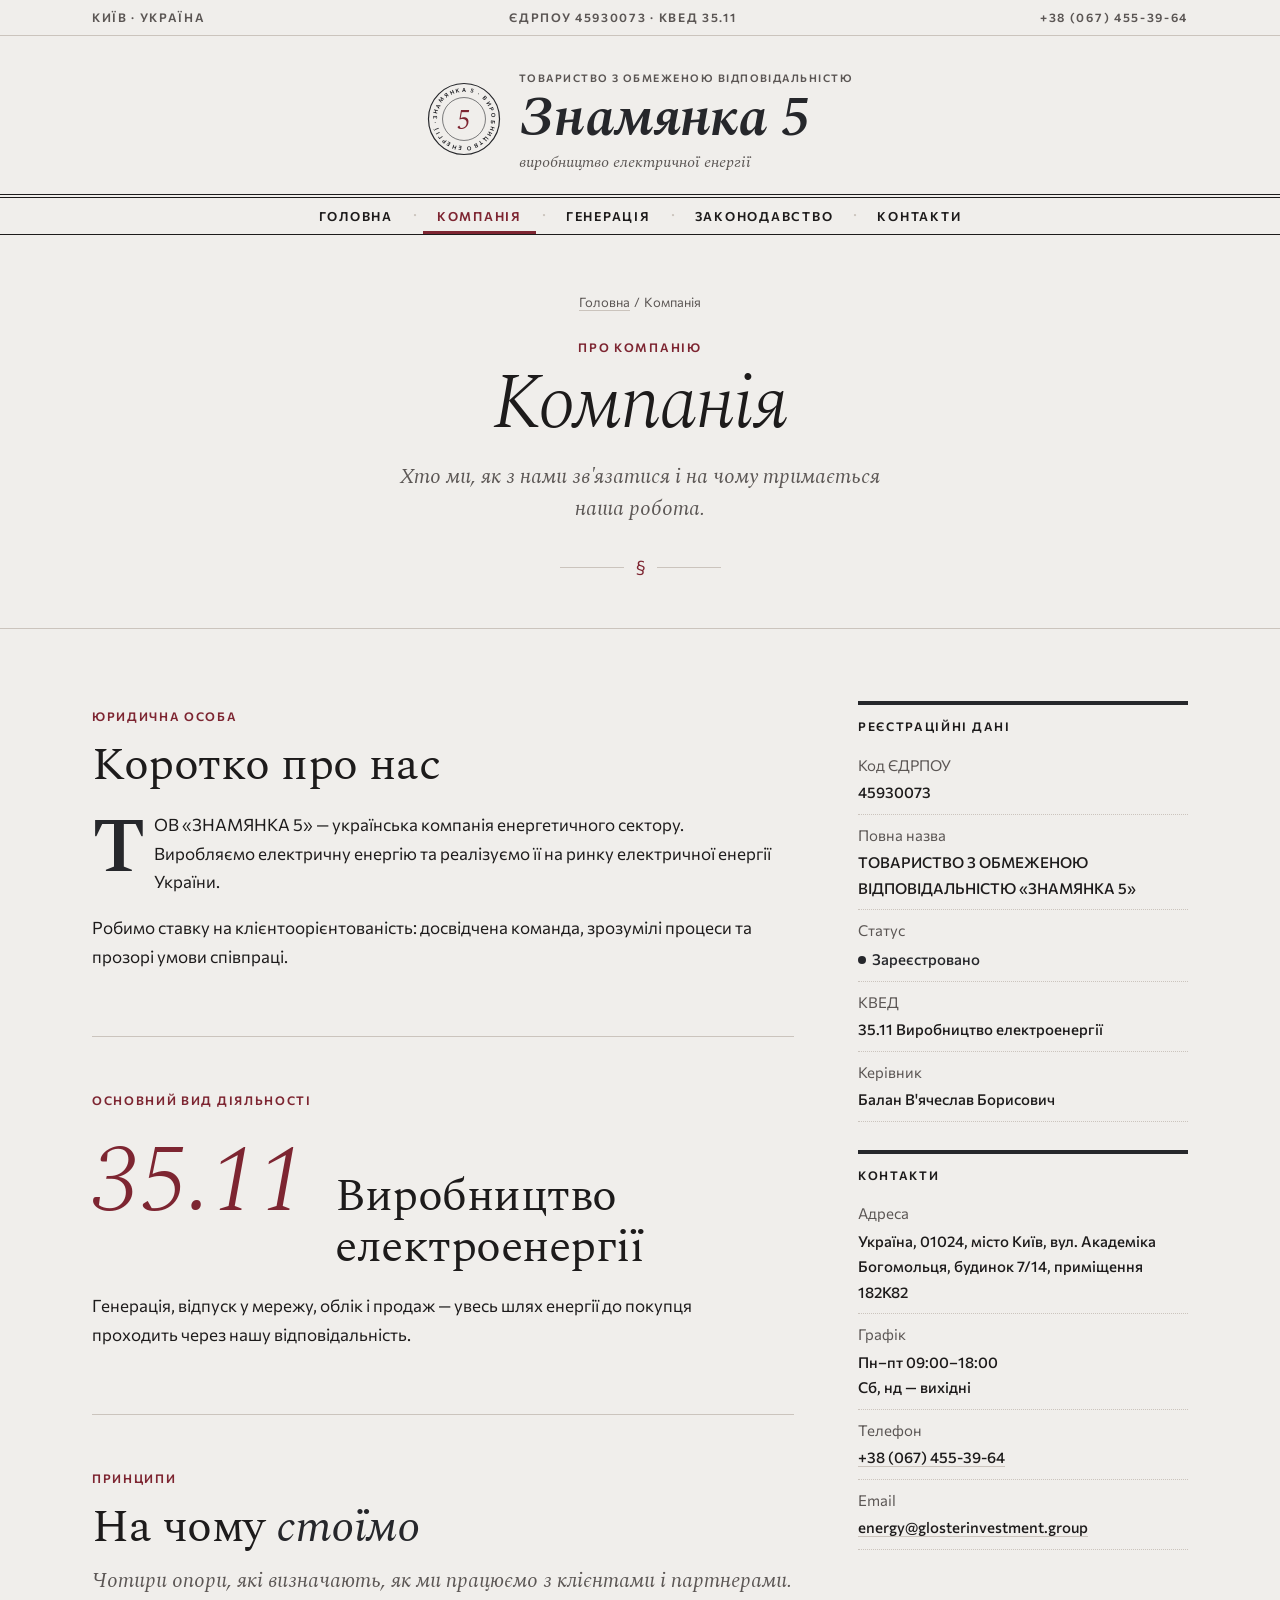
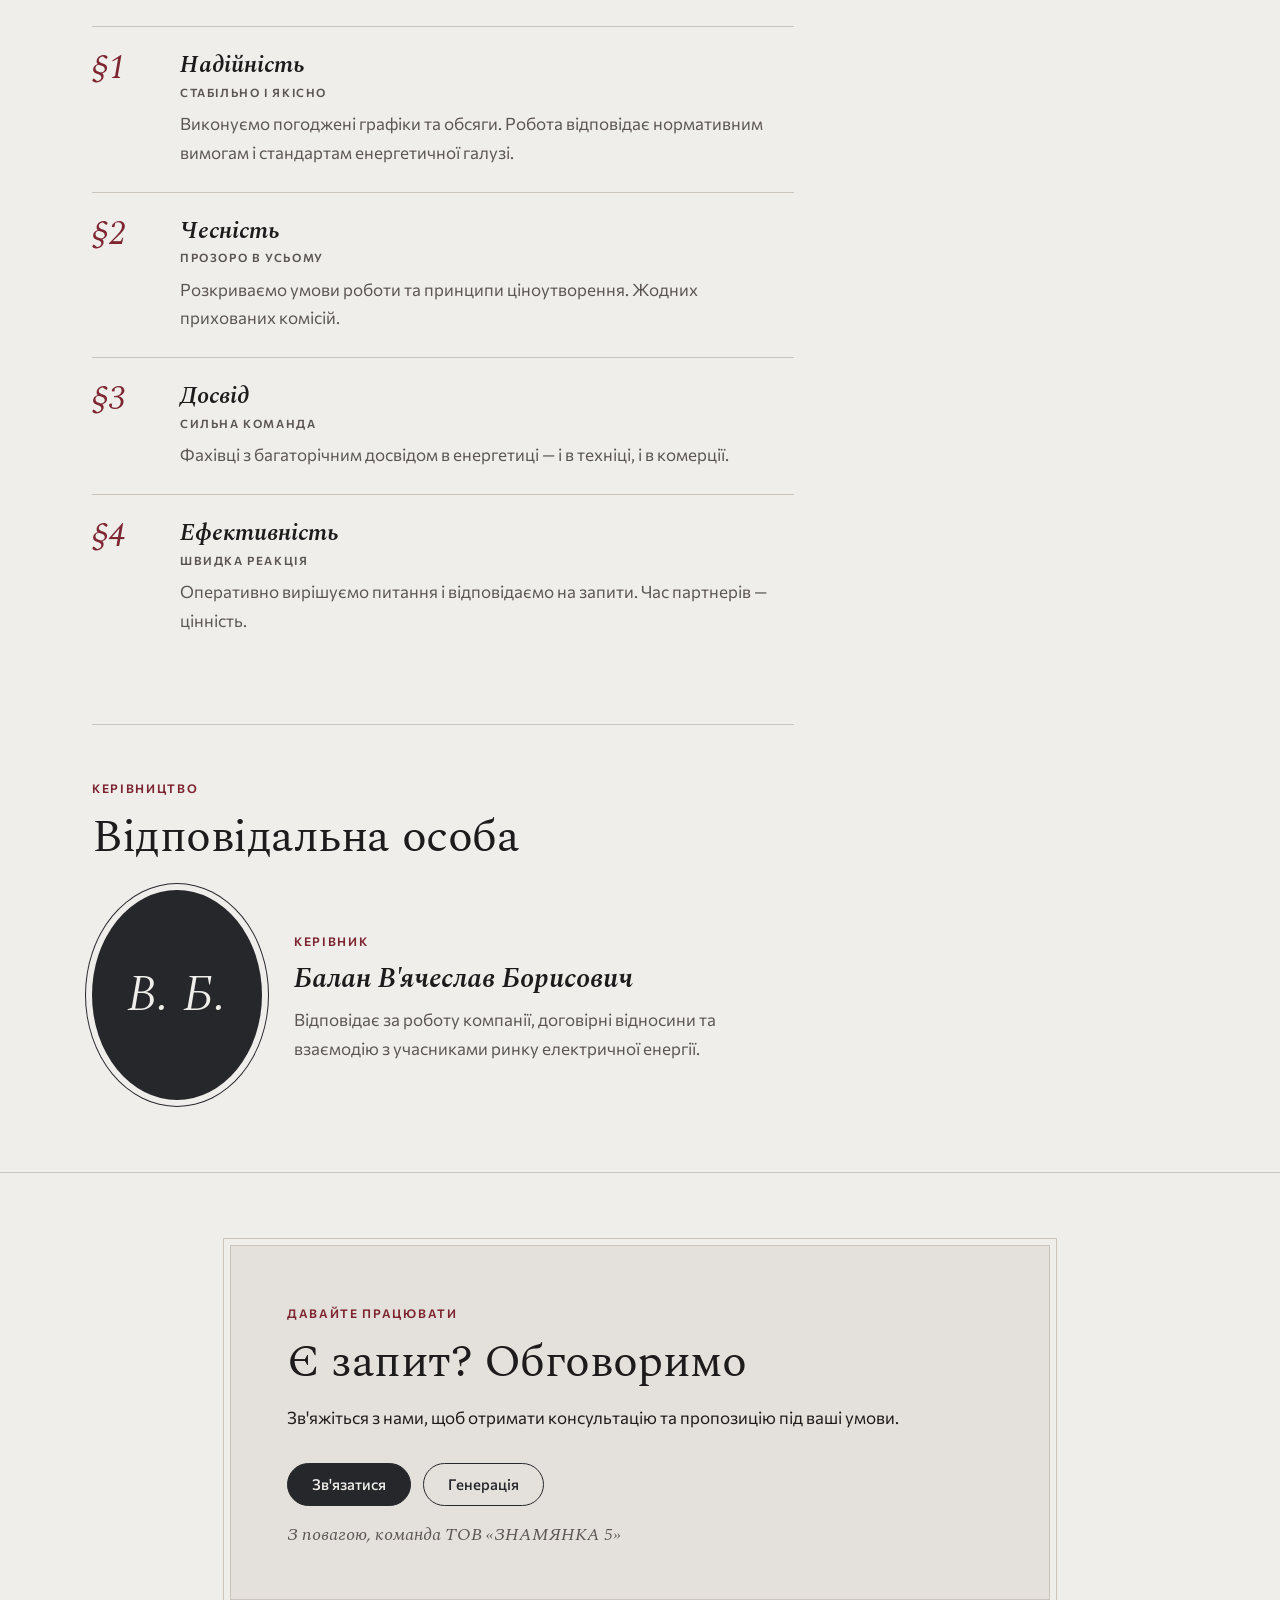
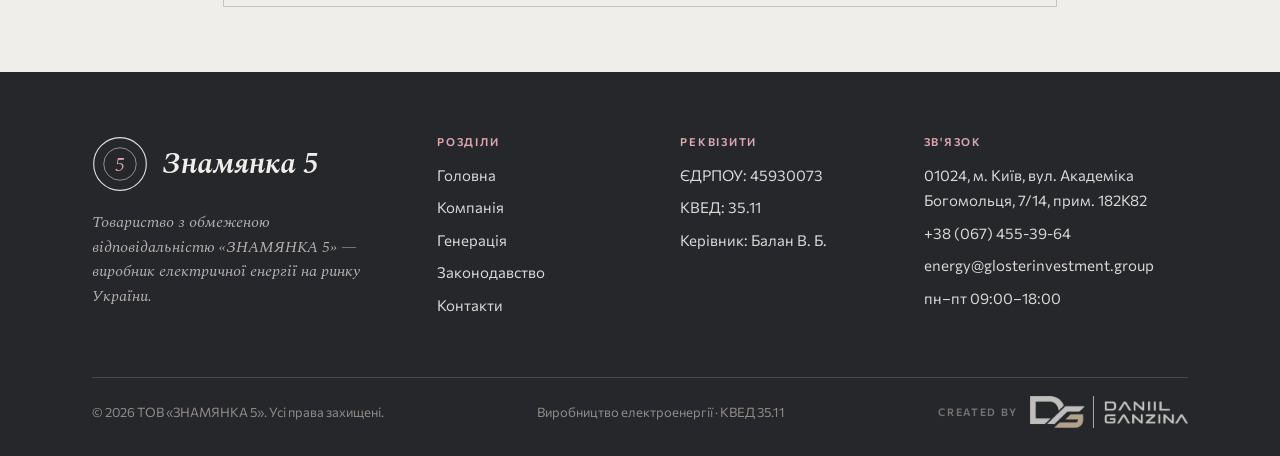
==== company.html @ 5843df68 "first commit" ====
<!doctype html>
<html lang="uk">
<head>
<meta charset="utf-8">
<meta name="viewport" content="width=device-width, initial-scale=1">
<title>Компанія — ТОВ «ЗНАМЯНКА 5»</title>
<meta name="description" content="Реєстраційні та контактні дані ТОВ «ЗНАМЯНКА 5», вид діяльності, принципи та керівник компанії.">
<link rel="icon" href="data:image/svg+xml,%3Csvg xmlns='http://www.w3.org/2000/svg' viewBox='0 0 100 100'%3E%3Ccircle cx='50' cy='50' r='46' fill='%23F0EEEB' stroke='%2326272B' stroke-width='6'/%3E%3Ctext x='50' y='70' text-anchor='middle' font-family='Georgia' font-style='italic' font-size='58' fill='%2326272B'%3E5%3C/text%3E%3C/svg%3E">
<link rel="preconnect" href="https://fonts.googleapis.com">
<link rel="preconnect" href="https://fonts.gstatic.com" crossorigin>
<link href="https://fonts.googleapis.com/css2?family=Commissioner:wght@400;500;600&family=Spectral:ital,wght@0,300;0,400;0,600;1,300;1,400;1,500;1,600&display=swap" rel="stylesheet">
<link rel="stylesheet" href="assets/z5.css">
</head>
<body>

<div class="topline">
  <div class="wrap sc">
    <span>Київ · Україна</span>
    <span>ЄДРПОУ 45930073 · КВЕД 35.11</span>
    <a href="tel:+380674553964">+38 (067) 455-39-64</a>
  </div>
</div>

<header class="mast">
  <a class="mast__link" href="index.html" aria-label="ТОВ «ЗНАМЯНКА 5» — на головну">
    <svg class="mast__seal" viewBox="0 0 100 100" aria-hidden="true">
      <defs><path id="seal-c" d="M50,50 m-37,0 a37,37 0 1,1 74,0 a37,37 0 1,1 -74,0"/></defs>
      <circle cx="50" cy="50" r="48" fill="none" stroke="#26272B" stroke-width="1.6"/>
      <circle cx="50" cy="50" r="29" fill="none" stroke="#26272B" stroke-width=".8"/>
      <text font-family="Commissioner, sans-serif" font-size="7.6" font-weight="600" fill="#26272B"><textPath href="#seal-c" textLength="228" lengthAdjust="spacing">ЗНАМЯНКА 5 · ВИРОБНИЦТВО ЕНЕРГІЇ ·</textPath></text>
      <text x="50" y="63" text-anchor="middle" font-family="Spectral, Georgia, serif" font-style="italic" font-size="36" fill="#7D2531">5</text>
    </svg>
    <span class="mast__words">
      <span class="mast__pre sc">Товариство з обмеженою відповідальністю</span>
      <span class="mast__name" style="display:block">Знамянка 5</span>
      <span class="mast__post">виробництво електричної енергії</span>
    </span>
  </a>
</header>

<nav class="nav" aria-label="Розділи сайту">
  <div class="nav__bar wrap">
    <span class="nav__here"><em>§</em>Компанія</span>
    <button class="burger" type="button" aria-expanded="false" aria-controls="drawer"><span>Меню</span><span class="burger__box" aria-hidden="true"><i></i><i></i><i></i></span></button>
  </div>
  <ul>
    <li><a href="index.html">Головна</a></li>
    <li><a href="company.html" aria-current="page">Компанія</a></li>
    <li><a href="generation.html">Генерація</a></li>
    <li><a href="legal.html">Законодавство</a></li>
    <li><a href="contact.html">Контакти</a></li>
  </ul>
</nav>

<!-- drawer -->
<div class="drawer" id="drawer" aria-hidden="true">
  <div class="wrap drawer__in">
    <div class="drawer__top">
      <a class="drawer__brand" href="index.html">Знамянка 5</a>
      <button class="drawer__close" type="button" aria-label="Закрити меню"><span>Закрити</span><span class="burger__box" aria-hidden="true"><i></i><i></i></span></button>
    </div>
    <ol class="drawer__nav">
      <li><a href="index.html"><span>I.</span>Головна</a></li>
      <li><a href="company.html" aria-current="page"><span>II.</span>Компанія</a></li>
      <li><a href="generation.html"><span>III.</span>Генерація</a></li>
      <li><a href="legal.html"><span>IV.</span>Законодавство</a></li>
      <li><a href="contact.html"><span>V.</span>Контакти</a></li>
    </ol>
    <div class="drawer__foot">
      <span class="sc">Зв'язок</span>
      <a href="tel:+380674553964">+38 (067) 455-39-64</a>
      <a href="mailto:energy@glosterinvestment.group">energy@glosterinvestment.group</a>
      <span>01024, м. Київ, вул. Академіка Богомольця, 7/14, прим. 182К82</span>
    </div>
  </div>
</div>
<!-- /drawer -->

<main>
  <header class="phead">
    <div class="wrap">
      <nav class="crumbs" aria-label="Хлібні крихти"><a href="index.html">Головна</a> &nbsp;/&nbsp; Компанія</nav>
      <span class="sc kicker">Про компанію</span>
      <h1 class="h1">Компанія</h1>
      <p class="stand">Хто ми, як з нами зв'язатися і на чому тримається наша робота.</p>
      <div class="orn" aria-hidden="true">§</div>
    </div>
  </header>

  <section class="section">
    <div class="wrap article">
      <div class="article__main">
        <section>
          <span class="sc kicker">Юридична особа</span>
          <h2 class="h2" style="margin-top:10px">Коротко про нас</h2>
          <div class="body">
            <p class="drop">ТОВ «ЗНАМЯНКА 5» — українська компанія енергетичного сектору. Виробляємо електричну енергію та реалізуємо її на ринку електричної енергії України.</p>
            <p>Робимо ставку на клієнтоорієнтованість: досвідчена команда, зрозумілі процеси та прозорі умови співпраці.</p>
          </div>
        </section>

        <section>
          <span class="sc kicker">Основний вид діяльності</span>
          <div class="kved-big">
            <strong>35.11</strong>
            <h2 class="h2">Виробництво електро&shy;енергії</h2>
          </div>
          <div class="body">
            <p>Генерація, відпуск у мережу, облік і продаж — увесь шлях енергії до покупця проходить через нашу відповідальність.</p>
          </div>
        </section>

        <section>
          <span class="sc kicker">Принципи</span>
          <h2 class="h2" style="margin-top:10px">На чому <em>стоїмо</em></h2>
          <p class="stand" style="margin-top:14px">Чотири опори, які визначають, як ми працюємо з клієнтами і партнерами.</p>
          <ol class="paras">
            <li><span class="paras__n">§1</span><div><h3>Надійність</h3><h4>Стабільно і якісно</h4><p>Виконуємо погоджені графіки та обсяги. Робота відповідає нормативним вимогам і стандартам енергетичної галузі.</p></div></li>
            <li><span class="paras__n">§2</span><div><h3>Чесність</h3><h4>Прозоро в усьому</h4><p>Розкриваємо умови роботи та принципи ціноутворення. Жодних прихованих комісій.</p></div></li>
            <li><span class="paras__n">§3</span><div><h3>Досвід</h3><h4>Сильна команда</h4><p>Фахівці з багаторічним досвідом в енергетиці — і в техніці, і в комерції.</p></div></li>
            <li><span class="paras__n">§4</span><div><h3>Ефективність</h3><h4>Швидка реакція</h4><p>Оперативно вирішуємо питання і відповідаємо на запити. Час партнерів — цінність.</p></div></li>
          </ol>
        </section>

        <section>
          <span class="sc kicker">Керівництво</span>
          <h2 class="h2" style="margin-top:10px">Відповідальна особа</h2>
          <figure class="portrait">
            <div class="portrait__oval" aria-hidden="true">В. Б.</div>
            <figcaption>
              <span class="sc kicker">Керівник</span>
              <div class="h3" style="margin-top:6px">Балан В'ячеслав Борисович</div>
              <p>Відповідає за роботу компанії, договірні відносини та взаємодію з учасниками ринку електричної енергії.</p>
            </figcaption>
          </figure>
        </section>
      </div>

      <aside class="aside">
        <div class="note">
          <h3>Реєстраційні дані</h3>
          <dl>
            <div><dt>Код ЄДРПОУ</dt><dd>45930073</dd></div>
            <div><dt>Повна назва</dt><dd>ТОВАРИСТВО З ОБМЕЖЕНОЮ ВІДПОВІДАЛЬНІСТЮ «ЗНАМЯНКА 5»</dd></div>
            <div><dt>Статус</dt><dd><span class="reg">Зареєстровано</span></dd></div>
            <div><dt>КВЕД</dt><dd>35.11 Виробництво електроенергії</dd></div>
            <div><dt>Керівник</dt><dd>Балан В'ячеслав Борисович</dd></div>
          </dl>
        </div>
        <div class="note">
          <h3>Контакти</h3>
          <dl>
            <div><dt>Адреса</dt><dd>Україна, 01024, місто Київ, вул. Академіка Богомольця, будинок 7/14, приміщення 182К82</dd></div>
            <div><dt>Графік</dt><dd>Пн–пт 09:00–18:00<br>Сб, нд — вихідні</dd></div>
            <div><dt>Телефон</dt><dd><a href="tel:+380674553964">+38 (067) 455-39-64</a></dd></div>
            <div><dt>Email</dt><dd><a href="mailto:energy@glosterinvestment.group">energy@glosterinvestment.group</a></dd></div>
          </dl>
        </div>
      </aside>
    </div>
  </section>

  <section class="section">
    <div class="wrap">
      <div class="letter">
        <span class="sc kicker">Давайте працювати</span>
        <h2 class="h2">Є запит? Обговоримо</h2>
        <p>Зв'яжіться з нами, щоб отримати консультацію та пропозицію під ваші умови.</p>
        <div class="btns">
          <a class="btn" href="contact.html#lyst">Зв'язатися</a>
          <a class="btn btn--line" href="generation.html">Генерація</a>
        </div>
        <p class="letter__sign">З повагою, команда ТОВ «ЗНАМЯНКА 5»</p>
      </div>
    </div>
  </section>
</main>

<footer class="foot">
  <div class="wrap">
    <div class="foot__grid">
      <div>
        <a class="foot__brand" href="index.html">
          <svg viewBox="0 0 100 100" aria-hidden="true"><circle cx="50" cy="50" r="47" fill="none" stroke="#FFFFFF" stroke-opacity=".85" stroke-width="2"/><circle cx="50" cy="50" r="29" fill="none" stroke="#FFFFFF" stroke-opacity=".85" stroke-width="1"/><text x="50" y="63" text-anchor="middle" font-family="Spectral, Georgia, serif" font-style="italic" font-size="36" fill="#D9A7AD">5</text></svg>
          <span>Знамянка 5</span>
        </a>
        <p class="foot__about">Товариство з обмеженою відповідальністю «ЗНАМЯНКА 5» — виробник електричної енергії на ринку України.</p>
      </div>
      <div>
        <h4>Розділи</h4>
        <ul>
          <li><a href="index.html">Головна</a></li>
          <li><a href="company.html">Компанія</a></li>
          <li><a href="generation.html">Генерація</a></li>
          <li><a href="legal.html">Законодавство</a></li>
          <li><a href="contact.html">Контакти</a></li>
        </ul>
      </div>
      <div>
        <h4>Реквізити</h4>
        <ul>
          <li>ЄДРПОУ: 45930073</li>
          <li>КВЕД: 35.11</li>
          <li>Керівник: Балан В. Б.</li>
        </ul>
      </div>
      <div>
        <h4>Зв'язок</h4>
        <ul>
          <li>01024, м. Київ, вул. Академіка Богомольця, 7/14, прим. 182К82</li>
          <li><a href="tel:+380674553964">+38 (067) 455-39-64</a></li>
          <li><a href="mailto:energy@glosterinvestment.group">energy@glosterinvestment.group</a></li>
          <li>пн–пт 09:00–18:00</li>
        </ul>
      </div>
    </div>
    <div class="colophon">
      <span>© 2026 ТОВ «ЗНАМЯНКА 5». Усі права захищені.</span>
      <span>Виробництво електроенергії · КВЕД 35.11</span>
      <a class="credit" href="https://shiny3q.github.io/DANIIL-GANZINA/" target="_blank" rel="noopener">
        <span>Created by</span>
        <img src="assets/daniil-ganzina.png" alt="Daniil Ganzina" width="158" height="32" loading="lazy">
      </a>
    </div>
  </div>
</footer>

<script src="assets/z5.js"></script>
</body>
</html>
---- assets/z5.css ----
/* ТОВ «ЗНАМЯНКА 5» — редакційний стиль групи */
:root {
  --paper: #F0EEEB;
  --paper-2: #E4E0DB;
  --ink: #1D1B1B;
  --ink-2: #5B5654;
  --primary: #26272B;
  --primary-2: #3A3B40;
  --accent: #7D2531;
  --rule: #CBC4BD;
  --serif: "Spectral", Georgia, "Times New Roman", serif;
  --sans: "Commissioner", system-ui, sans-serif;
}
*, *::before, *::after { box-sizing: border-box; }
html { scroll-behavior: smooth; }
body {
  margin: 0;
  background: var(--paper);
  color: var(--ink);
  font: 400 17px/1.7 var(--sans);
  -webkit-font-smoothing: antialiased;
}
a { color: inherit; }
img, svg { display: block; }
h1, h2, h3, h4, p, figure, blockquote { margin: 0; }
ul, ol { margin: 0; padding: 0; }

.wrap { max-width: 1160px; margin: 0 auto; padding: 0 32px; }
.sc { font: 600 12px/1.4 var(--sans); letter-spacing: .14em; text-transform: uppercase; }
.kicker { color: var(--accent); }

/* ---------- Masthead ---------- */
.topline { border-bottom: 1px solid var(--rule); }
.topline .wrap { display: flex; justify-content: space-between; gap: 16px; padding-top: 9px; padding-bottom: 9px; color: var(--ink-2); }
.topline a { text-decoration: none; }
.topline a:hover { color: var(--accent); }

.mast { text-align: center; padding: 26px 0 18px; }
.mast__link { display: inline-flex; align-items: center; gap: 18px; text-decoration: none; }
.mast__seal { width: 74px; height: 74px; flex: none; }
.mast__words { text-align: left; }
.mast__pre { color: var(--ink-2); font-size: 10.5px; }
.mast__name { font: italic 600 clamp(32px, 5vw, 56px)/1 var(--serif); letter-spacing: -.01em; color: var(--primary); }
.mast__post { font: italic 400 16px/1.3 var(--serif); color: var(--ink-2); }

.nav { border-top: 4px double var(--ink); border-bottom: 1px solid var(--ink); }
.nav ul { list-style: none; display: flex; justify-content: center; gap: 0; overflow-x: auto; scrollbar-width: none; }
.nav ul::-webkit-scrollbar { display: none; }
.nav li + li::before { content: "·"; color: var(--rule); padding: 0 6px; }
.nav li { display: flex; align-items: center; white-space: nowrap; }
.nav a { display: inline-block; padding: 12px 14px; text-decoration: none; font: 600 12.5px/1 var(--sans); letter-spacing: .14em; text-transform: uppercase; }
.nav a:hover { color: var(--accent); }
.nav a[aria-current="page"] { color: var(--accent); box-shadow: inset 0 -3px 0 var(--accent); }

/* ---------- Typo ---------- */
.h1 { font: 300 clamp(34px, 6vw, 82px)/1.02 var(--serif); overflow-wrap: break-word; letter-spacing: -.02em; }
.h1 em, .h2 em { font-style: italic; color: var(--primary); }
.h2 { font: 400 clamp(30px, 3.6vw, 46px)/1.1 var(--serif); letter-spacing: -.01em; }
.h3 { font: italic 600 24px/1.25 var(--serif); }
.stand { font: italic 400 21px/1.5 var(--serif); color: var(--ink-2); }
.body p + p { margin-top: 1em; }
.drop::first-letter { float: left; font: 600 4.6em/.78 var(--serif); color: var(--primary); margin: .08em .1em 0 0; }

.btn {
  display: inline-flex; align-items: center; gap: 10px;
  padding: 13px 24px;
  border-radius: 999px;
  background: var(--primary);
  color: var(--paper);
  border: 1px solid var(--primary);
  font: 500 15px/1 var(--sans);
  text-decoration: none;
  cursor: pointer;
  transition: background .2s, color .2s;
  max-width: 100%;
  overflow-wrap: anywhere;
}
.btn:hover { background: var(--accent); border-color: var(--accent); }
.btn--line { background: transparent; color: var(--primary); }
.btn--line:hover { background: var(--primary); color: var(--paper); border-color: var(--primary); }
.btns { display: flex; flex-wrap: wrap; gap: 12px; margin-top: 30px; }
.more { display: inline-block; margin-top: 22px; font: italic 500 18px/1.3 var(--serif); color: var(--accent); text-decoration: none; border-bottom: 1px solid currentColor; }
.more:hover { color: var(--primary); }

.section { padding: 72px 0; }
.section + .section { border-top: 1px solid var(--rule); }
.sec-head { display: flex; align-items: baseline; gap: 18px; margin-bottom: 36px; }
.sec-head::after { content: ""; flex: 1; border-bottom: 1px solid var(--ink); transform: translateY(-8px); }
.sec-head--c { justify-content: center; text-align: center; flex-direction: column; align-items: center; gap: 8px; }
.sec-head--c::after { display: none; }

/* ---------- Lead story ---------- */
.lead-story { display: grid; grid-template-columns: 1fr 320px; gap: 0; padding: 48px 0 64px; }
.lead-story__main { padding-right: 48px; border-right: 1px solid var(--rule); }
.lead-story__main .stand { margin-top: 22px; max-width: 40ch; }
.lead-story__main .body { margin-top: 28px; columns: 2; column-gap: 36px; column-rule: 1px solid var(--rule); }
.lead-story__side { padding-left: 32px; }
.lead-story .h1 { margin-top: 14px; }

.engr { width: 100%; max-width: 320px; height: auto; margin: 0 auto; color: var(--primary); }
.engr-cap { margin-top: 8px; font: italic 400 14px/1.4 var(--serif); color: var(--ink-2); text-align: center; }

.note { margin-top: 28px; border-top: 4px solid var(--primary); padding-top: 14px; }
.note h3 { font: 600 12px/1.3 var(--sans); letter-spacing: .14em; text-transform: uppercase; }
.note dl { margin: 10px 0 0; }
.note div { display: flex; justify-content: space-between; gap: 10px; padding: 8px 0; border-bottom: 1px dotted var(--rule); font-size: 15px; }
.note dt { color: var(--ink-2); }
.note dd { margin: 0; font-weight: 600; text-align: right; }

/* ---------- Pillars ---------- */
.pillars { display: grid; grid-template-columns: repeat(3, 1fr); }
.pillar { padding: 0 32px; }
.pillar:first-child { padding-left: 0; }
.pillar:last-child { padding-right: 0; }
.pillar + .pillar { border-left: 1px solid var(--rule); }
.pillar__num { font: italic 300 64px/1 var(--serif); color: var(--accent); }
.pillar h3 { margin-top: 10px; }
.pillar p { margin-top: 10px; color: var(--ink-2); }

.pull { padding: 48px 0; border-top: 1px solid var(--ink); border-bottom: 1px solid var(--ink); text-align: center; }
.pull p { font: italic 300 clamp(26px, 3.4vw, 40px)/1.3 var(--serif); max-width: 30ch; margin: 0 auto; color: var(--primary); }
.pull cite { display: block; margin-top: 18px; font-style: normal; color: var(--ink-2); }

.about { display: grid; grid-template-columns: 1fr 300px; gap: 56px; align-items: start; }
.about .body { margin-top: 24px; columns: 2; column-gap: 36px; column-rule: 1px solid var(--rule); }
.ledger { border-top: 1px solid var(--ink); }
.ledger div { padding: 18px 0; border-bottom: 1px solid var(--rule); }
.ledger strong { display: block; font: 400 48px/1 var(--serif); font-variant-numeric: oldstyle-nums; color: var(--primary); }
.ledger span { display: block; margin-top: 6px; color: var(--ink-2); }

/* Letter CTA */
.letter { position: relative; max-width: 820px; margin: 0 auto; padding: 52px 56px; background: var(--paper-2); border: 1px solid var(--rule); outline: 1px solid var(--rule); outline-offset: 6px; }
.letter .h2 { margin-top: 10px; }
.letter p { margin-top: 16px; max-width: 56ch; }
.letter__sign { margin-top: 26px; font: italic 400 18px/1.4 var(--serif); color: var(--ink-2); }

/* ---------- Page head ---------- */
.phead { text-align: center; padding: 56px 0 46px; border-bottom: 1px solid var(--rule); }
.phead .crumbs { font-size: 13px; color: var(--ink-2); }
.phead .crumbs a { text-decoration: none; border-bottom: 1px solid var(--rule); }
.phead .kicker { display: block; margin-top: 26px; }
.phead .h1 { margin-top: 10px; font-style: italic; }
.phead .stand { max-width: 46ch; margin: 18px auto 0; }
.orn { display: flex; align-items: center; justify-content: center; gap: 12px; margin-top: 28px; color: var(--accent); }
.orn::before, .orn::after { content: ""; width: 64px; border-top: 1px solid var(--rule); }

/* Article + aside */
.article { display: grid; grid-template-columns: 1fr 330px; gap: 64px; align-items: start; }
.article__main > * + * { margin-top: 0; }
.article__main section + section { margin-top: 64px; padding-top: 48px; border-top: 1px solid var(--rule); }
.article__main .body { margin-top: 20px; max-width: 62ch; }
.aside { position: sticky; top: 24px; }
.aside .note:first-child { margin-top: 0; }
.aside .note dd { text-align: left; font-weight: 500; }
.aside .note div { flex-direction: column; gap: 2px; }
.aside .note a { text-decoration: none; border-bottom: 1px solid var(--rule); }
.reg { display: inline-flex; align-items: center; gap: 6px; color: var(--primary); }
.reg::before { content: ""; width: 8px; height: 8px; border-radius: 50%; background: var(--primary); }

.kved-big { display: flex; gap: 28px; align-items: baseline; margin-top: 24px; }
.kved-big strong { font: italic 300 96px/.9 var(--serif); color: var(--accent); }

.paras { list-style: none; margin-top: 28px; }
.paras li { display: grid; grid-template-columns: 70px 1fr; gap: 18px; padding: 24px 0; border-top: 1px solid var(--rule); }
.paras__n { font: italic 400 34px/1 var(--serif); color: var(--accent); }
.paras h3 { font: italic 600 24px/1.2 var(--serif); }
.paras h4 { margin: 4px 0 10px; font: 600 11.5px/1.4 var(--sans); letter-spacing: .14em; text-transform: uppercase; color: var(--ink-2); }
.paras p { color: var(--ink-2); }

.portrait { display: grid; grid-template-columns: 170px 1fr; gap: 32px; align-items: center; margin-top: 28px; }
.portrait__oval { width: 170px; height: 210px; border-radius: 50%; background: var(--primary); color: var(--paper); display: grid; place-items: center; font: italic 300 52px/1 var(--serif); box-shadow: 0 0 0 6px var(--paper), 0 0 0 7px var(--primary); }
.portrait figcaption .h3 { font-size: 28px; }
.portrait figcaption p { margin-top: 10px; color: var(--ink-2); max-width: 48ch; }

/* Offers */
.offers { display: grid; grid-template-columns: 1fr 1fr; gap: 36px 48px; margin-top: 30px; }
.offer { display: grid; grid-template-columns: 58px 1fr; gap: 18px; }
.offer__ico { width: 58px; height: 58px; border: 1px solid var(--primary); border-radius: 50%; display: grid; place-items: center; }
.offer__ico svg { width: 28px; height: 28px; fill: none; stroke: var(--primary); stroke-width: 1.3; stroke-linecap: round; stroke-linejoin: round; }
.offer h3 { font: italic 600 22px/1.25 var(--serif); }
.offer p { margin-top: 6px; color: var(--ink-2); }

.trust { display: grid; grid-template-columns: repeat(3, 1fr); gap: 28px; margin-top: 30px; }
.trust article { border-top: 3px solid var(--accent); padding-top: 18px; }
.trust .sc { color: var(--ink-2); font-size: 11px; }
.trust h3 { margin-top: 10px; font: 400 25px/1.2 var(--serif); }
.trust p { margin-top: 10px; color: var(--ink-2); }

.course { list-style: none; margin-top: 34px; position: relative; }
.course::before { content: ""; position: absolute; left: 27px; top: 10px; bottom: 10px; border-left: 1px solid var(--primary); }
.course li { position: relative; display: grid; grid-template-columns: 56px 1fr; gap: 26px; padding-bottom: 34px; }
.course li:last-child { padding-bottom: 0; }
.course__n { width: 56px; height: 56px; border-radius: 50%; background: var(--paper); border: 1px solid var(--primary); display: grid; place-items: center; font: italic 500 20px/1 var(--serif); color: var(--primary); position: relative; }
.course h3 { font: italic 600 23px/1.2 var(--serif); padding-top: 12px; }
.course p { margin-top: 6px; color: var(--ink-2); max-width: 58ch; }

/* Bibliography */
.biblio { display: grid; grid-template-columns: 1fr 1fr; gap: 0; margin-top: 10px; }
.biblio > div { padding: 0 40px; }
.biblio > div:first-child { padding-left: 0; border-right: 1px solid var(--rule); }
.biblio > div:last-child { padding-right: 0; }
.biblio h2 { font: italic 400 32px/1.1 var(--serif); }
.biblio .sc { display: block; margin-top: 6px; color: var(--ink-2); font-size: 11px; }
.biblio ol { list-style: none; counter-reset: b; margin-top: 22px; }
.biblio li { counter-increment: b; position: relative; padding: 16px 0 16px 42px; border-top: 1px dotted var(--rule); }
.biblio li::before { content: counter(b) "."; position: absolute; left: 0; top: 14px; font: italic 500 22px/1 var(--serif); color: var(--accent); }
.biblio b { font-weight: 600; }
.biblio i { display: block; margin-top: 4px; font: italic 400 16.5px/1.5 var(--serif); color: var(--ink-2); }

/* Contacts */
.letterhead { display: grid; grid-template-columns: repeat(4, 1fr); gap: 0; border-top: 1px solid var(--ink); border-bottom: 1px solid var(--ink); }
.letterhead > div { padding: 24px 22px 26px; }
.letterhead > div + div { border-left: 1px solid var(--rule); }
.letterhead > div:first-child { padding-left: 0; }
.letterhead .sc { color: var(--accent); font-size: 11px; }
.letterhead p, .letterhead a { display: block; margin-top: 10px; text-decoration: none; }
.letterhead a:hover { color: var(--accent); }
.letterhead small { display: block; color: var(--ink-2); font-size: 14.5px; }

.contact-grid { display: grid; grid-template-columns: 1fr 1.25fr; gap: 64px; align-items: start; }
.form {
  padding: 36px 40px 40px;
  background:
    repeating-linear-gradient(to bottom, transparent 0 39px, rgba(38,39,43,.08) 39px 40px),
    #F8F7F5;
  border: 1px solid var(--rule);
  display: grid;
  grid-template-columns: 1fr 1fr;
  gap: 22px 26px;
}
.field { display: grid; gap: 2px; }
.field--full { grid-column: 1 / -1; }
.field label { font: italic 400 15px/1.3 var(--serif); color: var(--ink-2); }
.field input, .field select, .field textarea {
  font: 400 17px/1.4 var(--sans);
  color: var(--ink);
  background: transparent;
  border: 0;
  border-bottom: 1px solid var(--ink);
  border-radius: 0;
  padding: 8px 0;
  width: 100%;
}
.field select { appearance: none; cursor: pointer; background: linear-gradient(45deg, transparent 50%, var(--ink) 50%) calc(100% - 10px) 55% / 6px 6px no-repeat, linear-gradient(135deg, var(--ink) 50%, transparent 50%) calc(100% - 4px) 55% / 6px 6px no-repeat; }
.field textarea { min-height: 120px; resize: vertical; }
.field input:focus, .field select:focus, .field textarea:focus { outline: 0; border-bottom: 2px solid var(--accent); }
.check { grid-column: 1 / -1; display: flex; gap: 12px; font-size: 14.5px; color: var(--ink-2); line-height: 1.5; }
.check input { width: 18px; height: 18px; margin-top: 2px; accent-color: var(--primary); flex: none; }
.form__foot { grid-column: 1 / -1; display: flex; align-items: center; gap: 18px; flex-wrap: wrap; }
.form__note { font: italic 400 14.5px/1.4 var(--serif); color: var(--ink-2); max-width: 40ch; }
.form__ok { display: none; grid-column: 1 / -1; padding: 14px 18px; border-left: 3px solid var(--primary); background: var(--paper-2); font-size: 15px; }
.form__ok.is-on { display: block; }

.figure iframe { width: 100%; height: 360px; border: 1px solid var(--ink); display: block; filter: sepia(.55) saturate(.7) contrast(1.02); }
.figure figcaption { margin-top: 10px; font: italic 400 15px/1.4 var(--serif); color: var(--ink-2); }
.routes { list-style: none; margin-top: 24px; }
.routes li { padding: 14px 0; border-top: 1px dotted var(--rule); }
.routes b { font: italic 600 19px/1.3 var(--serif); }
.routes span { display: block; color: var(--ink-2); font-size: 15.5px; }

/* ---------- Footer ---------- */
.foot { background: var(--primary); color: #DAD8D6; padding: 64px 0 28px; margin-top: 0; }
.foot__grid { display: grid; grid-template-columns: 1.5fr 1fr 1fr 1.3fr; gap: 40px; }
.foot__brand { display: flex; gap: 14px; align-items: center; text-decoration: none; color: var(--paper); }
.foot__brand svg { width: 56px; height: 56px; }
.foot__brand span { font: italic 600 30px/1 var(--serif); }
.foot__about { margin-top: 18px; font: italic 400 16px/1.55 var(--serif); max-width: 34ch; color: #B5B1AE; }
.foot h4 { font: 600 11px/1 var(--sans); letter-spacing: .16em; text-transform: uppercase; color: #D9A7AD; margin-bottom: 16px; }
.foot ul { list-style: none; }
.foot li { margin: 7px 0; font-size: 15px; }
.foot a { text-decoration: none; }
.foot a:hover { color: #fff; text-decoration: underline; }
.colophon { margin-top: 52px; padding-top: 18px; border-top: 1px solid rgba(255,255,255,.16); display: flex; justify-content: space-between; gap: 16px; flex-wrap: wrap; font-size: 13px; color: #8F8B88; }

/* ---------- Responsive ---------- */
@media (max-width: 1020px) {
  .lead-story, .about, .article, .contact-grid { grid-template-columns: 1fr; }
  .lead-story__main { padding-right: 0; border-right: 0; }
  .lead-story__side { padding-left: 0; margin-top: 40px; display: grid; grid-template-columns: 1fr 1fr; gap: 32px; align-items: start; }
  .lead-story__side .note { margin-top: 0; }
  .aside { position: static; }
  .letterhead { grid-template-columns: 1fr 1fr; }
  .letterhead > div:nth-child(3) { border-left: 0; padding-left: 0; }
  .letterhead > div:nth-child(n+3) { border-top: 1px solid var(--rule); }
  .foot__grid { grid-template-columns: 1fr 1fr; }
}
@media (max-width: 720px) {
  .wrap { padding: 0 16px; }
  .topline .wrap > span:nth-child(2) { display: none; }
  .mast__link { gap: 12px; }
  .mast__seal { width: 54px; height: 54px; }
  .mast__name { font-size: clamp(26px, 8vw, 40px); }
  .mast__pre { font-size: 9px; letter-spacing: .1em; }
  .nav ul { justify-content: flex-start; }
  .section { padding: 52px 0; }
  .sec-head { flex-wrap: wrap; gap: 6px 14px; }
  .sec-head > * { min-width: 0; }
  .sec-head::after { flex-basis: 100%; transform: none; }
  .lead-story__main .body, .about .body { columns: 1; }
  .lead-story__side { grid-template-columns: 1fr; }
  .pillars, .trust, .offers, .biblio, .form, .foot__grid, .letterhead { grid-template-columns: 1fr; }
  .pillar, .pillar:first-child, .pillar:last-child { padding: 0; }
  .pillar + .pillar { border-left: 0; border-top: 1px solid var(--rule); padding-top: 24px; margin-top: 24px; }
  .biblio > div, .biblio > div:first-child, .biblio > div:last-child { padding: 0; border: 0; }
  .biblio > div + div { margin-top: 44px; }
  .letterhead > div, .letterhead > div + div { padding: 18px 0; border-left: 0; }
  .letterhead > div + div { border-top: 1px solid var(--rule); }
  .letter { padding: 36px 22px; }
  .form { padding: 26px 20px 30px; }
  .portrait { grid-template-columns: 1fr; }
  .paras li { grid-template-columns: 44px 1fr; }
  .kved-big { flex-direction: column; gap: 8px; }
}

/* ---------- Документи: посилання ---------- */
.biblio__head { display: flex; align-items: center; gap: 16px; }
.biblio__ico { flex: none; width: 54px; height: 54px; border-radius: 50%; border: 1px solid var(--primary); color: var(--primary); display: grid; place-items: center; }
.biblio__ico svg { width: 24px; height: 24px; fill: none; stroke: currentColor; stroke-width: 1.4; stroke-linecap: round; stroke-linejoin: round; }
.biblio__head .sc { margin-top: 4px; }
.doc { display: grid; grid-template-columns: 1fr 38px; gap: 16px; align-items: start; text-decoration: none; color: inherit; }
.doc b { transition: color .2s; }
.doc small { display: block; margin-top: 8px; font: 600 10.5px/1 var(--sans); letter-spacing: .14em; text-transform: uppercase; color: var(--ink-2); opacity: .75; }
.doc__go { width: 38px; height: 38px; border: 1px solid var(--rule); border-radius: 50%; display: grid; place-items: center; color: var(--ink-2); transition: background .2s, border-color .2s, color .2s, transform .2s; }
.doc__go svg { width: 16px; height: 16px; fill: none; stroke: currentColor; stroke-width: 1.8; stroke-linecap: round; stroke-linejoin: round; }
.doc:hover b, .doc:focus-visible b { color: var(--accent); }
.doc:hover .doc__go, .doc:focus-visible .doc__go { background: var(--accent); border-color: var(--accent); color: #fff; transform: rotate(45deg); }

/* ---------- Бургер і меню ---------- */
.nav__bar { display: none; }
.burger, .drawer__close {
  display: inline-flex; align-items: center; gap: 12px;
  padding: 6px 0; background: none; border: 0; cursor: pointer;
  color: inherit; font: 600 11.5px/1 var(--sans); letter-spacing: .16em; text-transform: uppercase;
}
.burger__box { position: relative; width: 44px; height: 44px; border: 1px solid currentColor; border-radius: 50%; transition: background .25s, color .25s, border-color .25s; }
.burger__box i { position: absolute; left: 12px; height: 1.5px; background: currentColor; transition: width .25s, transform .3s; }
.burger .burger__box i:nth-child(1) { top: 15px; width: 20px; }
.burger .burger__box i:nth-child(2) { top: 21px; width: 13px; }
.burger .burger__box i:nth-child(3) { top: 27px; width: 17px; }
.burger:hover .burger__box i { width: 20px; }
.burger:hover .burger__box { background: var(--primary); border-color: var(--primary); color: var(--paper); }
.drawer__close .burger__box i { top: 21px; width: 20px; }
.drawer__close .burger__box i:nth-child(1) { transform: rotate(45deg); }
.drawer__close .burger__box i:nth-child(2) { transform: rotate(-45deg); }
.drawer__close:hover .burger__box { background: var(--paper); color: var(--primary); border-color: var(--paper); }
.drawer__close:hover .burger__box i:nth-child(1) { transform: rotate(135deg); }
.drawer__close:hover .burger__box i:nth-child(2) { transform: rotate(45deg); }
.nav__here { font: italic 400 19px/1 var(--serif); color: var(--ink); }
.nav__here em { color: var(--accent); margin-right: 6px; }

.drawer {
  position: fixed; inset: 0; z-index: 100; overflow-y: auto;
  background: var(--primary); color: var(--paper);
  visibility: hidden; opacity: 0; transform: translateY(-14px);
  transition: opacity .3s, transform .35s, visibility 0s .35s;
}
.drawer.is-open { visibility: visible; opacity: 1; transform: none; transition: opacity .3s, transform .35s; }
.drawer__in { min-height: 100%; display: flex; flex-direction: column; }
.drawer__top { display: flex; justify-content: space-between; align-items: center; gap: 16px; padding: 18px 0; border-bottom: 1px solid rgba(255,255,255,.16); }
.drawer__brand { font: italic 600 26px/1 var(--serif); text-decoration: none; }
.drawer__nav { list-style: none; margin: 26px 0 30px; }
.drawer__nav li { border-bottom: 1px solid rgba(255,255,255,.12); opacity: 0; transform: translateY(12px); transition: opacity .4s, transform .4s; }
.drawer.is-open .drawer__nav li { opacity: 1; transform: none; }
.drawer.is-open .drawer__nav li:nth-child(2) { transition-delay: .05s; }
.drawer.is-open .drawer__nav li:nth-child(3) { transition-delay: .1s; }
.drawer.is-open .drawer__nav li:nth-child(4) { transition-delay: .15s; }
.drawer.is-open .drawer__nav li:nth-child(5) { transition-delay: .2s; }
.drawer__nav a { display: flex; align-items: baseline; gap: 18px; padding: 16px 0; text-decoration: none; font: italic 300 clamp(30px, 7.5vw, 52px)/1.1 var(--serif); transition: padding .2s, color .2s; }
.drawer__nav a span { min-width: 40px; font: italic 400 17px/1 var(--serif); color: #D9A7AD; }
.drawer__nav a:hover { padding-left: 10px; color: #fff; }
.drawer__nav a[aria-current="page"] { color: #D9A7AD; }
.drawer__foot { margin-top: auto; padding: 22px 0 34px; border-top: 1px solid rgba(255,255,255,.16); display: grid; gap: 6px; font-size: 15.5px; color: #DAD8D6; }
.drawer__foot .sc { color: #D9A7AD; font-size: 11px; margin-bottom: 4px; }
.drawer__foot a { text-decoration: none; overflow-wrap: anywhere; }
.drawer__foot a:hover { color: #fff; }
body.no-scroll { overflow: hidden; }

@media (max-width: 960px) {
  .nav { position: sticky; top: 0; z-index: 50; background: var(--paper); }
  .nav ul { display: none; }
  .nav__bar { display: flex; justify-content: space-between; align-items: center; padding-top: 6px; padding-bottom: 6px; }
}
@media (prefers-reduced-motion: reduce) {
  .drawer, .drawer__nav li, .burger__box i { transition: none; }
}

/* ---------- Created by ---------- */
.colophon { align-items: center; }
.credit { display: inline-flex; align-items: center; gap: 12px; text-decoration: none; opacity: .75; transition: opacity .2s; }
.credit:hover, .credit:focus-visible { opacity: 1; }
.credit span { font: 600 10.5px/1 var(--sans); letter-spacing: .16em; text-transform: uppercase; }
.credit img { display: block; height: 32px; width: auto; }
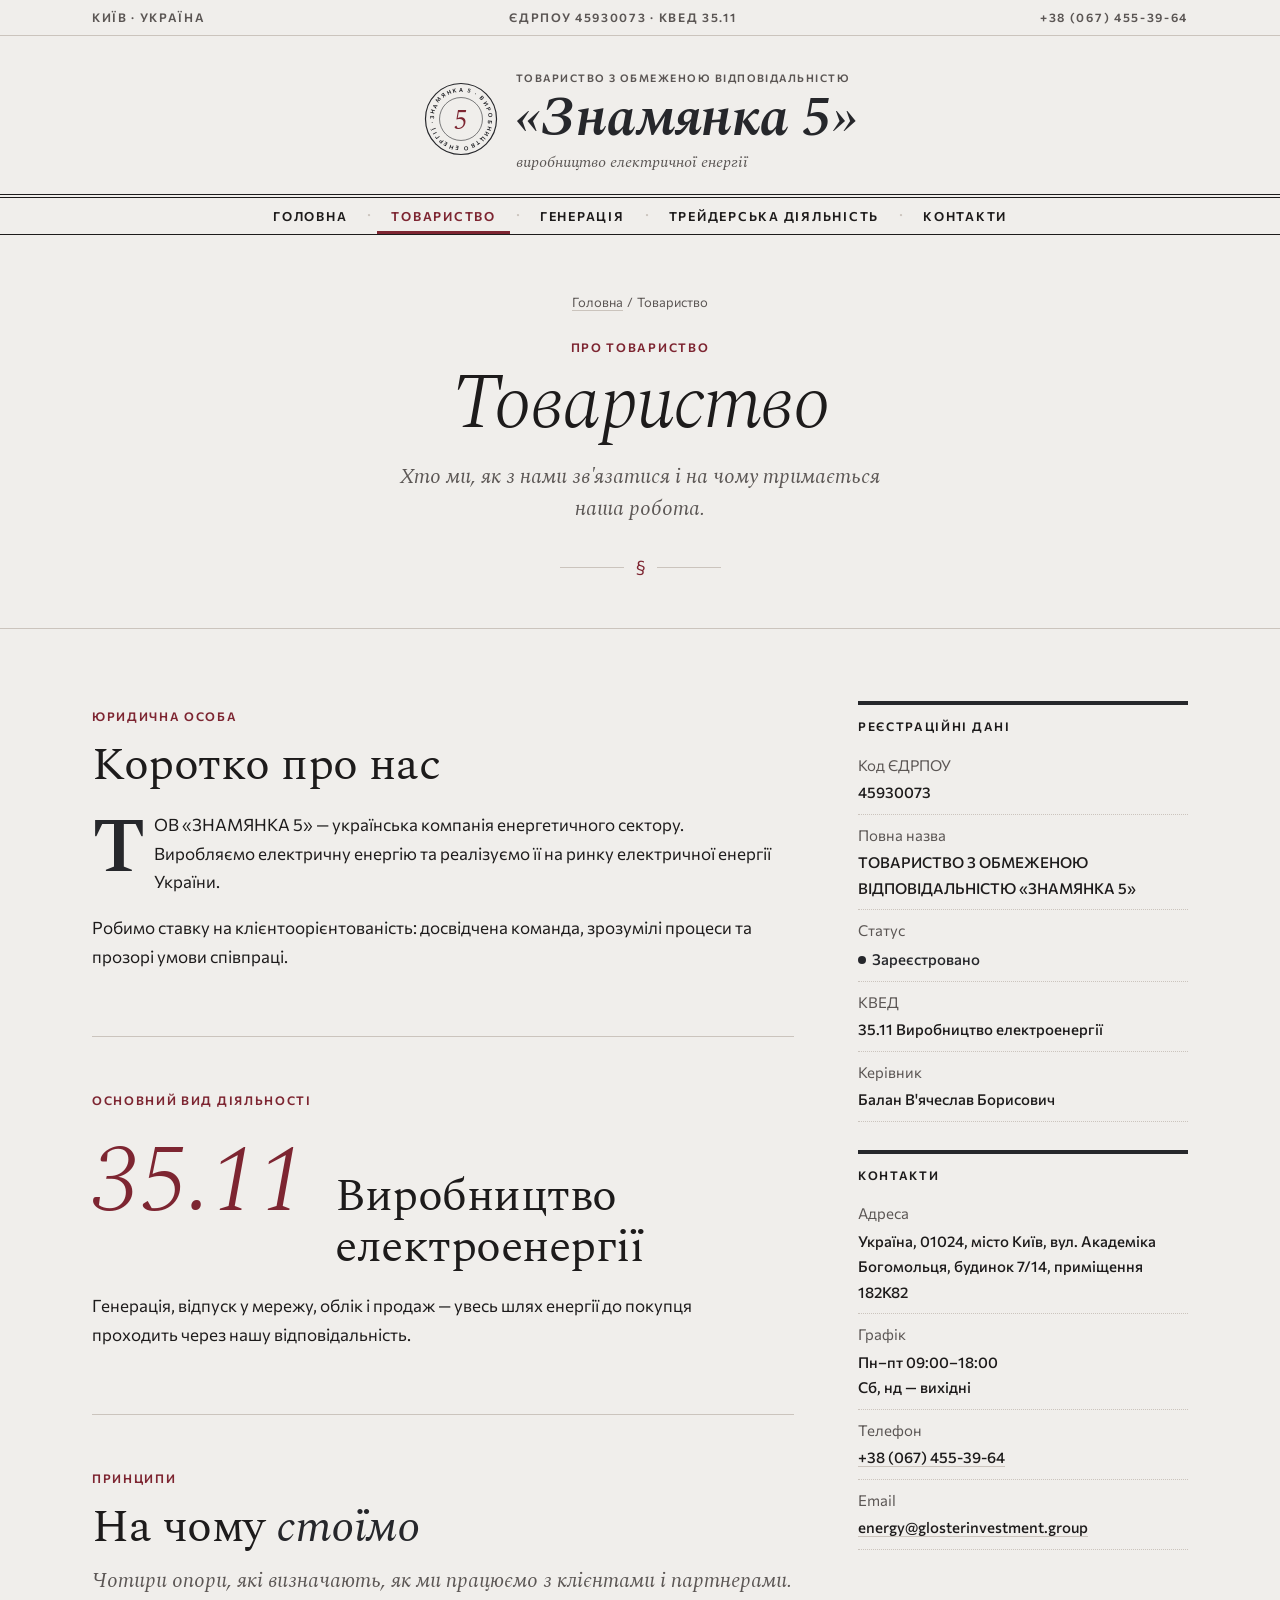
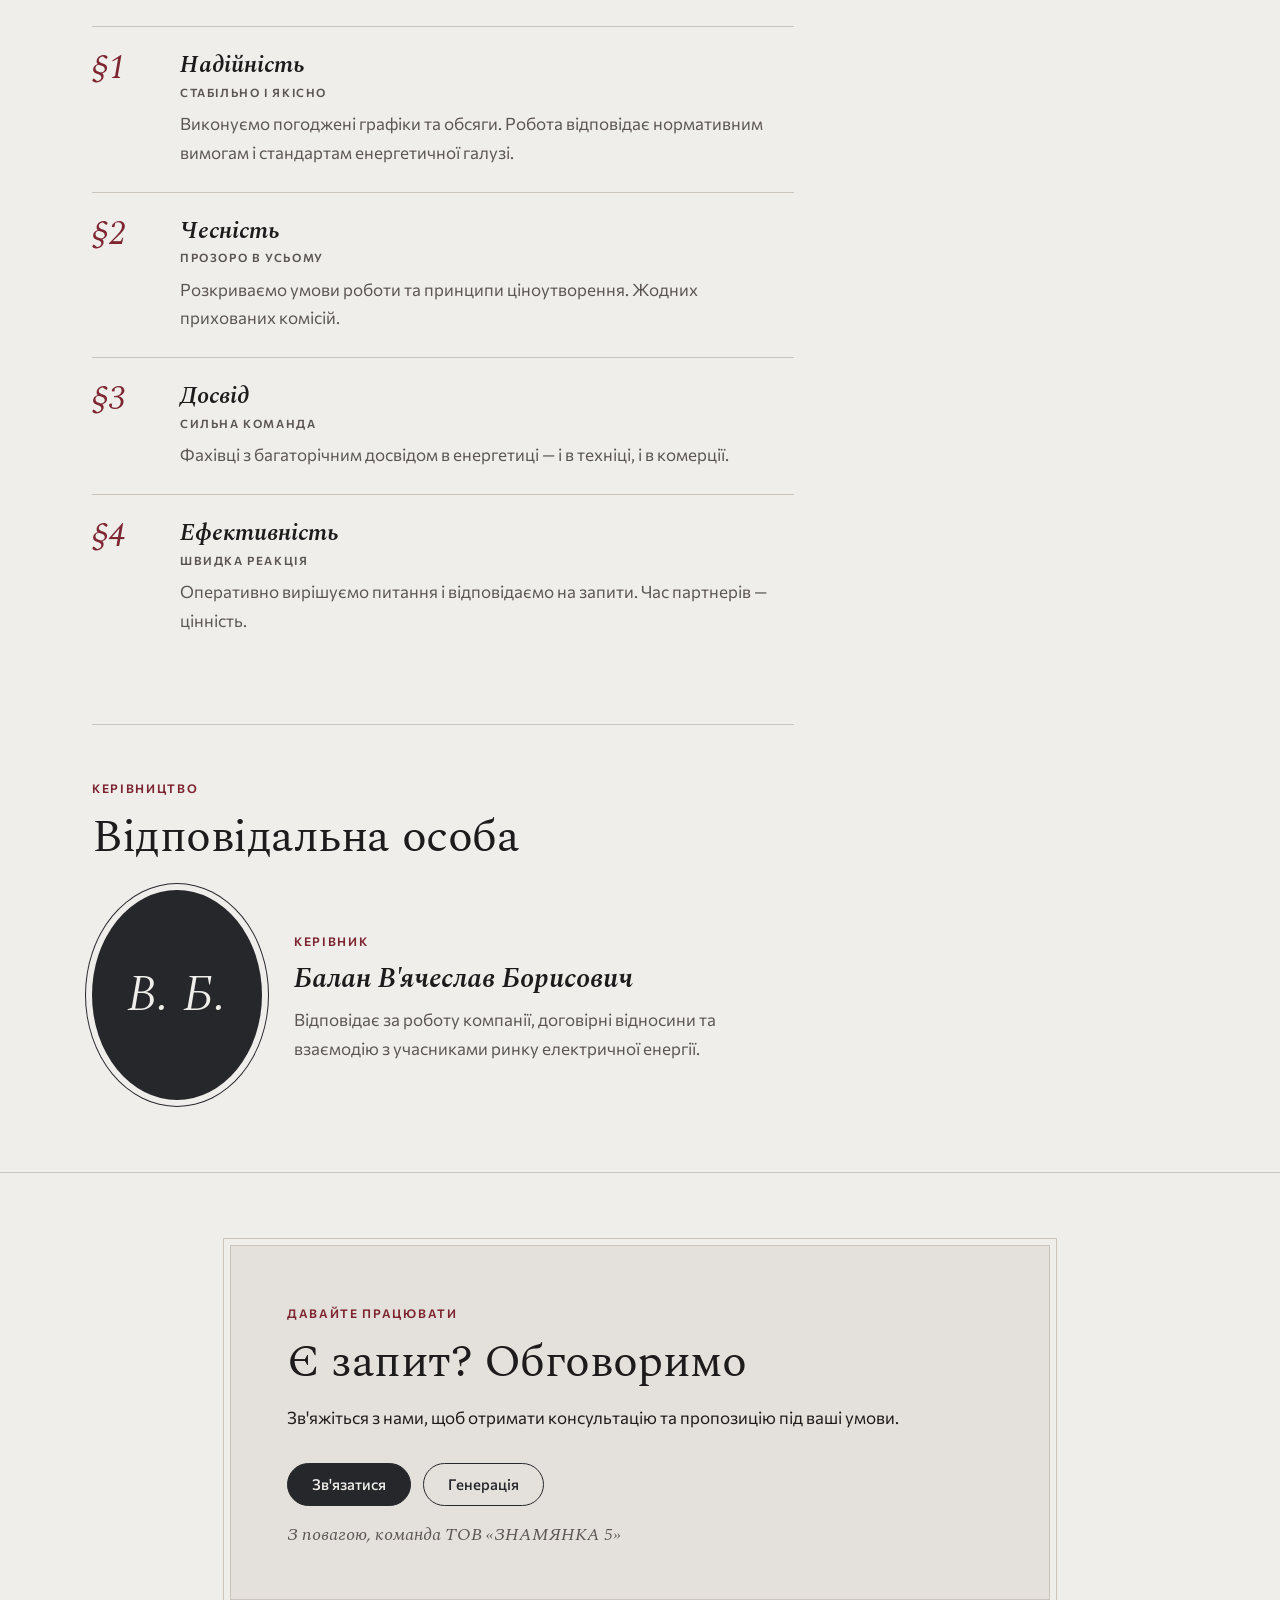
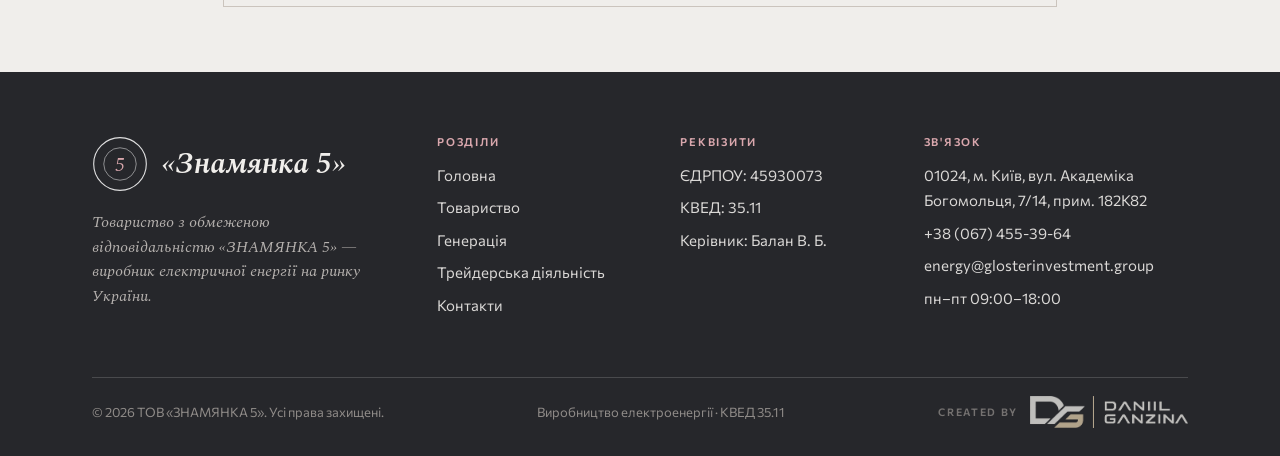
==== commit d7f110f3: "3" ====
--- a/company.html
+++ b/company.html
@@ -3,8 +3,8 @@
 <head>
 <meta charset="utf-8">
 <meta name="viewport" content="width=device-width, initial-scale=1">
-<title>Компанія — ТОВ «ЗНАМЯНКА 5»</title>
-<meta name="description" content="Реєстраційні та контактні дані ТОВ «ЗНАМЯНКА 5», вид діяльності, принципи та керівник компанії.">
+<title>Товариство — ТОВ «ЗНАМЯНКА 5»</title>
+<meta name="description" content="Реєстраційні та контактні дані ТОВ «ЗНАМЯНКА 5», вид діяльності, принципи та керівник товариства.">
 <link rel="icon" href="data:image/svg+xml,%3Csvg xmlns='http://www.w3.org/2000/svg' viewBox='0 0 100 100'%3E%3Ccircle cx='50' cy='50' r='46' fill='%23F0EEEB' stroke='%2326272B' stroke-width='6'/%3E%3Ctext x='50' y='70' text-anchor='middle' font-family='Georgia' font-style='italic' font-size='58' fill='%2326272B'%3E5%3C/text%3E%3C/svg%3E">
 <link rel="preconnect" href="https://fonts.googleapis.com">
 <link rel="preconnect" href="https://fonts.gstatic.com" crossorigin>
@@ -32,7 +32,7 @@
     </svg>
     <span class="mast__words">
       <span class="mast__pre sc">Товариство з обмеженою відповідальністю</span>
-      <span class="mast__name" style="display:block">Знамянка 5</span>
+      <span class="mast__name" style="display:block">«Знамянка 5»</span>
       <span class="mast__post">виробництво електричної енергії</span>
     </span>
   </a>
@@ -40,14 +40,14 @@
 
 <nav class="nav" aria-label="Розділи сайту">
   <div class="nav__bar wrap">
-    <span class="nav__here"><em>§</em>Компанія</span>
+    <span class="nav__here"><em>§</em>Товариство</span>
     <button class="burger" type="button" aria-expanded="false" aria-controls="drawer"><span>Меню</span><span class="burger__box" aria-hidden="true"><i></i><i></i><i></i></span></button>
   </div>
   <ul>
     <li><a href="index.html">Головна</a></li>
-    <li><a href="company.html" aria-current="page">Компанія</a></li>
+    <li><a href="company.html" aria-current="page">Товариство</a></li>
     <li><a href="generation.html">Генерація</a></li>
-    <li><a href="legal.html">Законодавство</a></li>
+    <li><a href="legal.html">Трейдерська діяльність</a></li>
     <li><a href="contact.html">Контакти</a></li>
   </ul>
 </nav>
@@ -56,14 +56,14 @@
 <div class="drawer" id="drawer" aria-hidden="true">
   <div class="wrap drawer__in">
     <div class="drawer__top">
-      <a class="drawer__brand" href="index.html">Знамянка 5</a>
+      <a class="drawer__brand" href="index.html">«Знамянка 5»</a>
       <button class="drawer__close" type="button" aria-label="Закрити меню"><span>Закрити</span><span class="burger__box" aria-hidden="true"><i></i><i></i></span></button>
     </div>
     <ol class="drawer__nav">
       <li><a href="index.html"><span>I.</span>Головна</a></li>
-      <li><a href="company.html" aria-current="page"><span>II.</span>Компанія</a></li>
+      <li><a href="company.html" aria-current="page"><span>II.</span>Товариство</a></li>
       <li><a href="generation.html"><span>III.</span>Генерація</a></li>
-      <li><a href="legal.html"><span>IV.</span>Законодавство</a></li>
+      <li><a href="legal.html"><span>IV.</span>Трейдерська діяльність</a></li>
       <li><a href="contact.html"><span>V.</span>Контакти</a></li>
     </ol>
     <div class="drawer__foot">
@@ -79,9 +79,9 @@
 <main>
   <header class="phead">
     <div class="wrap">
-      <nav class="crumbs" aria-label="Хлібні крихти"><a href="index.html">Головна</a> &nbsp;/&nbsp; Компанія</nav>
-      <span class="sc kicker">Про компанію</span>
-      <h1 class="h1">Компанія</h1>
+      <nav class="crumbs" aria-label="Хлібні крихти"><a href="index.html">Головна</a> &nbsp;/&nbsp; Товариство</nav>
+      <span class="sc kicker">Про товариство</span>
+      <h1 class="h1">Товариство</h1>
       <p class="stand">Хто ми, як з нами зв'язатися і на чому тримається наша робота.</p>
       <div class="orn" aria-hidden="true">§</div>
     </div>
@@ -182,7 +182,7 @@
       <div>
         <a class="foot__brand" href="index.html">
           <svg viewBox="0 0 100 100" aria-hidden="true"><circle cx="50" cy="50" r="47" fill="none" stroke="#FFFFFF" stroke-opacity=".85" stroke-width="2"/><circle cx="50" cy="50" r="29" fill="none" stroke="#FFFFFF" stroke-opacity=".85" stroke-width="1"/><text x="50" y="63" text-anchor="middle" font-family="Spectral, Georgia, serif" font-style="italic" font-size="36" fill="#D9A7AD">5</text></svg>
-          <span>Знамянка 5</span>
+          <span>«Знамянка 5»</span>
         </a>
         <p class="foot__about">Товариство з обмеженою відповідальністю «ЗНАМЯНКА 5» — виробник електричної енергії на ринку України.</p>
       </div>
@@ -190,9 +190,9 @@
         <h4>Розділи</h4>
         <ul>
           <li><a href="index.html">Головна</a></li>
-          <li><a href="company.html">Компанія</a></li>
+          <li><a href="company.html">Товариство</a></li>
           <li><a href="generation.html">Генерація</a></li>
-          <li><a href="legal.html">Законодавство</a></li>
+          <li><a href="legal.html">Трейдерська діяльність</a></li>
           <li><a href="contact.html">Контакти</a></li>
         </ul>
       </div>
--- a/assets/z5.css
+++ b/assets/z5.css
@@ -390,3 +390,7 @@
 .credit:hover, .credit:focus-visible { opacity: 1; }
 .credit span { font: 600 10.5px/1 var(--sans); letter-spacing: .16em; text-transform: uppercase; }
 .credit img { display: block; height: 32px; width: auto; }
+
+/* ---------- Форма: стани ---------- */
+.form__ok.is-error { border-left-color: #A3352B; background: #F6E7E4; color: #6E2219; }
+.form .btn[disabled] { opacity: .6; cursor: progress; }
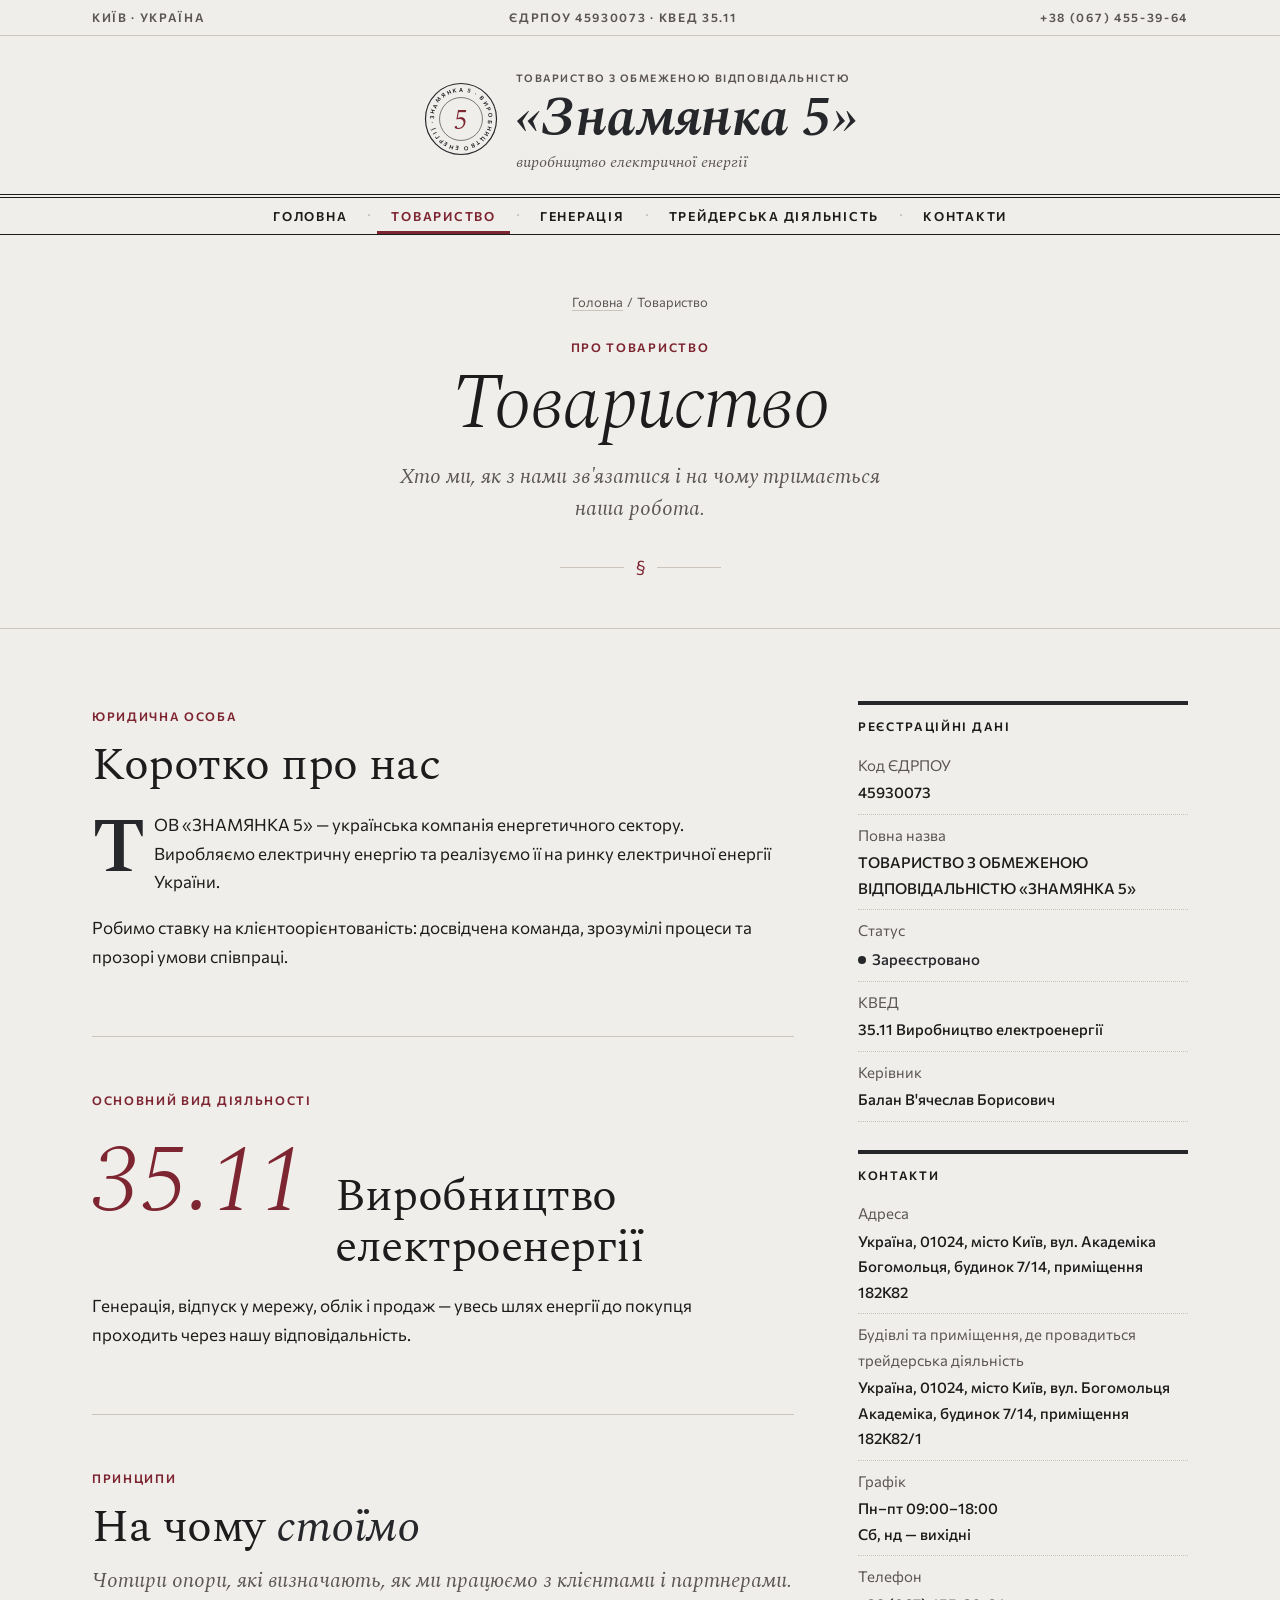
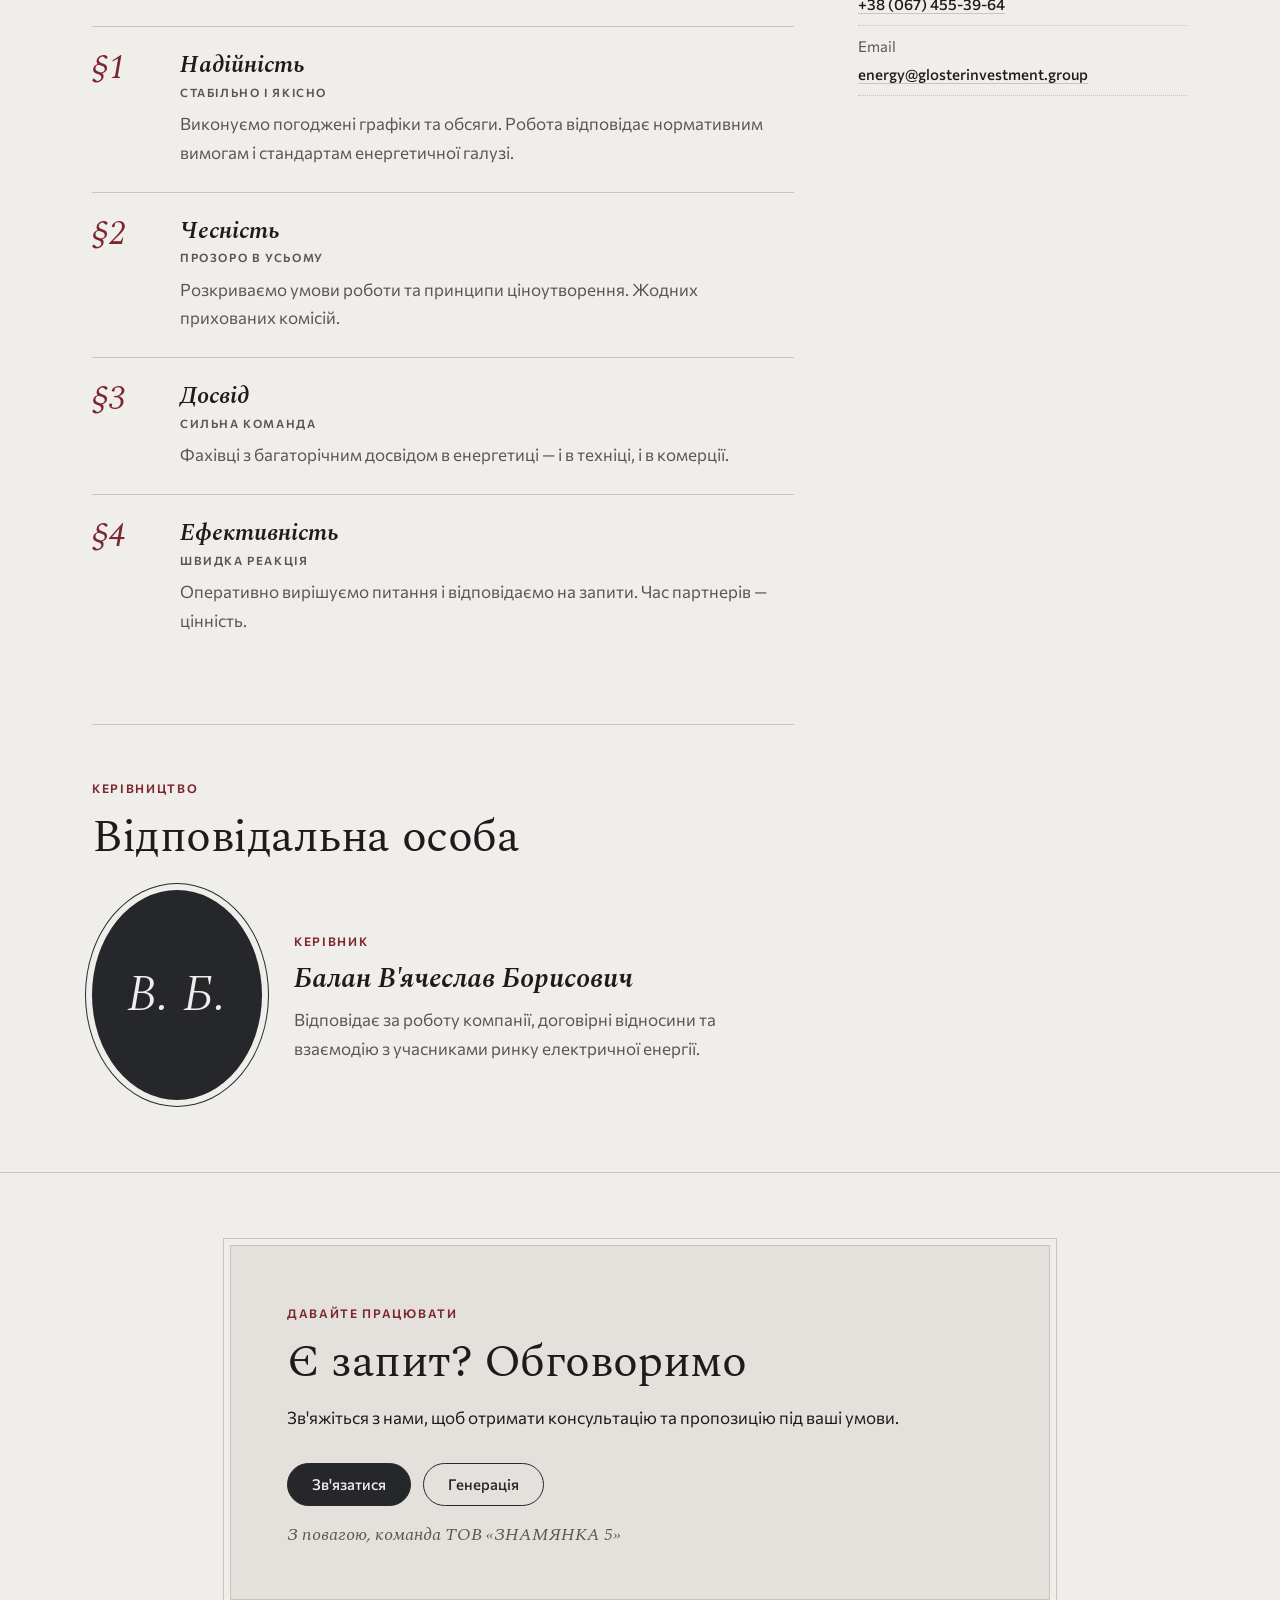
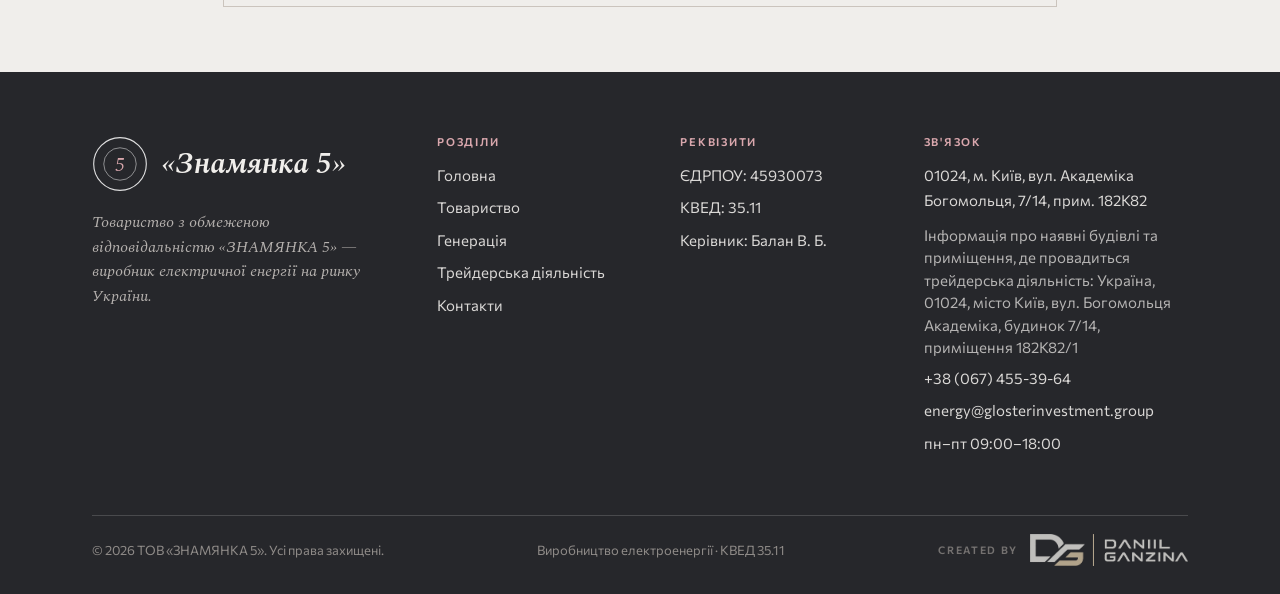
==== commit 49d91905: "4" ====
--- a/company.html
+++ b/company.html
@@ -71,6 +71,7 @@
       <a href="tel:+380674553964">+38 (067) 455-39-64</a>
       <a href="mailto:energy@glosterinvestment.group">energy@glosterinvestment.group</a>
       <span>01024, м. Київ, вул. Академіка Богомольця, 7/14, прим. 182К82</span>
+      <span class="addr-extra">Інформація про наявні будівлі та приміщення, де провадиться трейдерська діяльність: Україна, 01024, місто Київ, вул. Богомольця Академіка, будинок 7/14, приміщення 182К82/1</span>
     </div>
   </div>
 </div>
@@ -151,6 +152,7 @@
           <h3>Контакти</h3>
           <dl>
             <div><dt>Адреса</dt><dd>Україна, 01024, місто Київ, вул. Академіка Богомольця, будинок 7/14, приміщення 182К82</dd></div>
+            <div><dt>Будівлі та приміщення, де провадиться трейдерська діяльність</dt><dd>Україна, 01024, місто Київ, вул. Богомольця Академіка, будинок 7/14, приміщення 182К82/1</dd></div>
             <div><dt>Графік</dt><dd>Пн–пт 09:00–18:00<br>Сб, нд — вихідні</dd></div>
             <div><dt>Телефон</dt><dd><a href="tel:+380674553964">+38 (067) 455-39-64</a></dd></div>
             <div><dt>Email</dt><dd><a href="mailto:energy@glosterinvestment.group">energy@glosterinvestment.group</a></dd></div>
@@ -208,6 +210,7 @@
         <h4>Зв'язок</h4>
         <ul>
           <li>01024, м. Київ, вул. Академіка Богомольця, 7/14, прим. 182К82</li>
+          <li class="addr-extra">Інформація про наявні будівлі та приміщення, де провадиться трейдерська діяльність: Україна, 01024, місто Київ, вул. Богомольця Академіка, будинок 7/14, приміщення 182К82/1</li>
           <li><a href="tel:+380674553964">+38 (067) 455-39-64</a></li>
           <li><a href="mailto:energy@glosterinvestment.group">energy@glosterinvestment.group</a></li>
           <li>пн–пт 09:00–18:00</li>
--- a/assets/z5.css
+++ b/assets/z5.css
@@ -394,3 +394,9 @@
 /* ---------- Форма: стани ---------- */
 .form__ok.is-error { border-left-color: #A3352B; background: #F6E7E4; color: #6E2219; }
 .form .btn[disabled] { opacity: .6; cursor: progress; }
+
+/* ---------- Приміщення трейдерської діяльності ---------- */
+.addr-extra { display: block; font-size: 13px; line-height: 1.5; opacity: .8; }
+.foot li.addr-extra { margin-top: 10px; }
+.drawer__foot .addr-extra { margin-top: 4px; }
+.letterhead small.addr-extra { margin-top: 10px; }
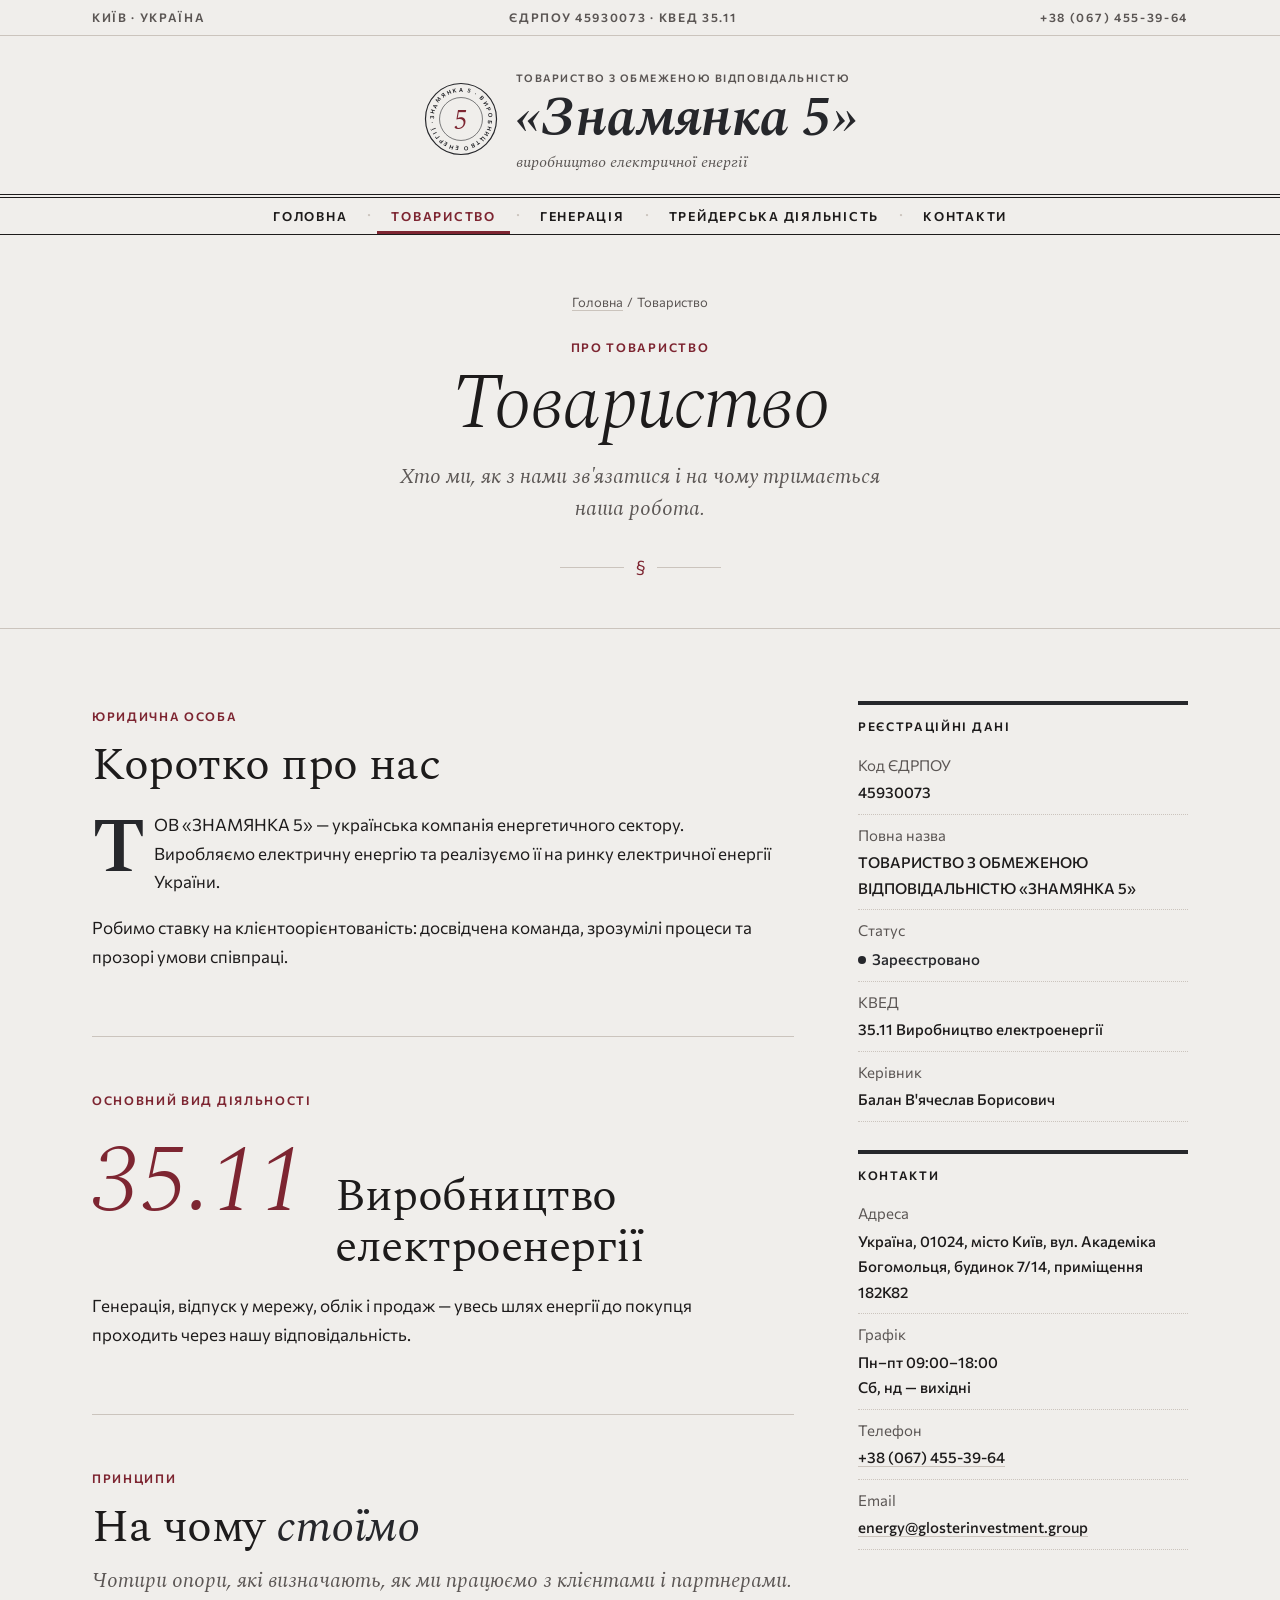
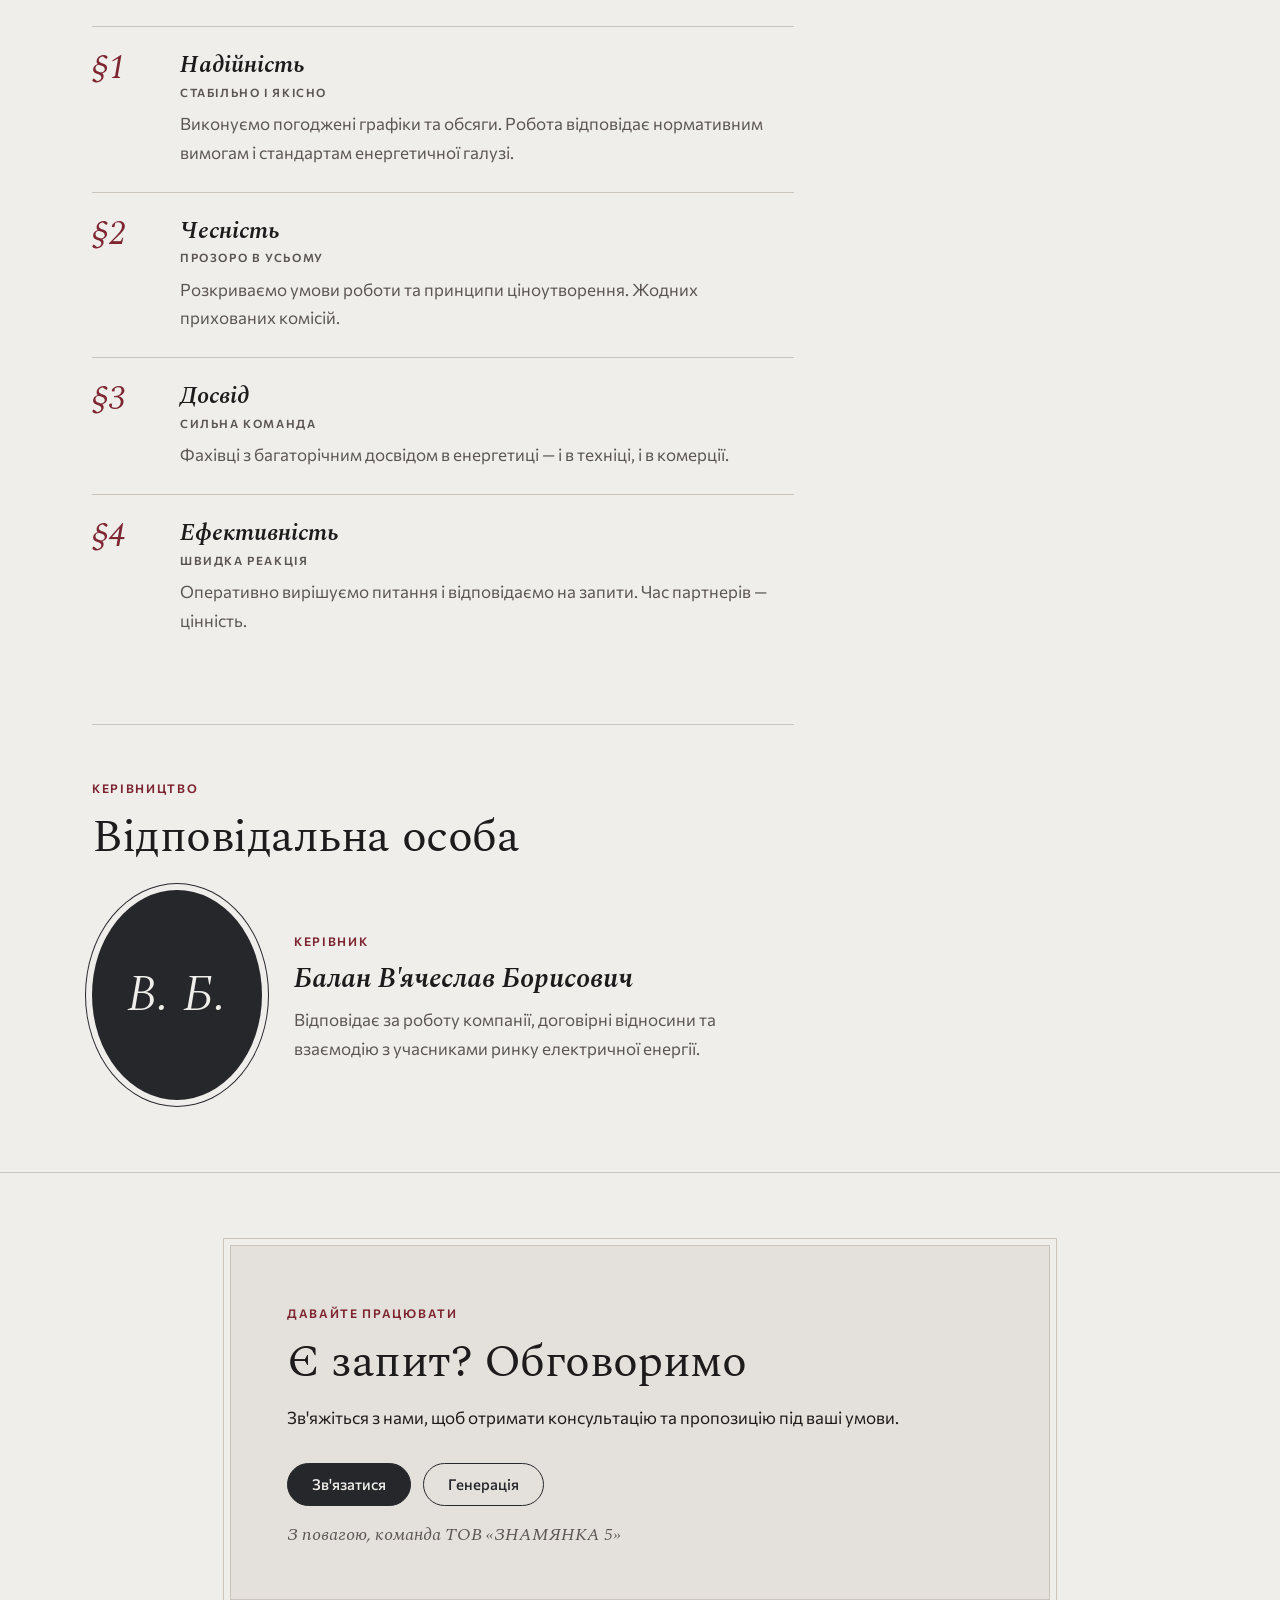
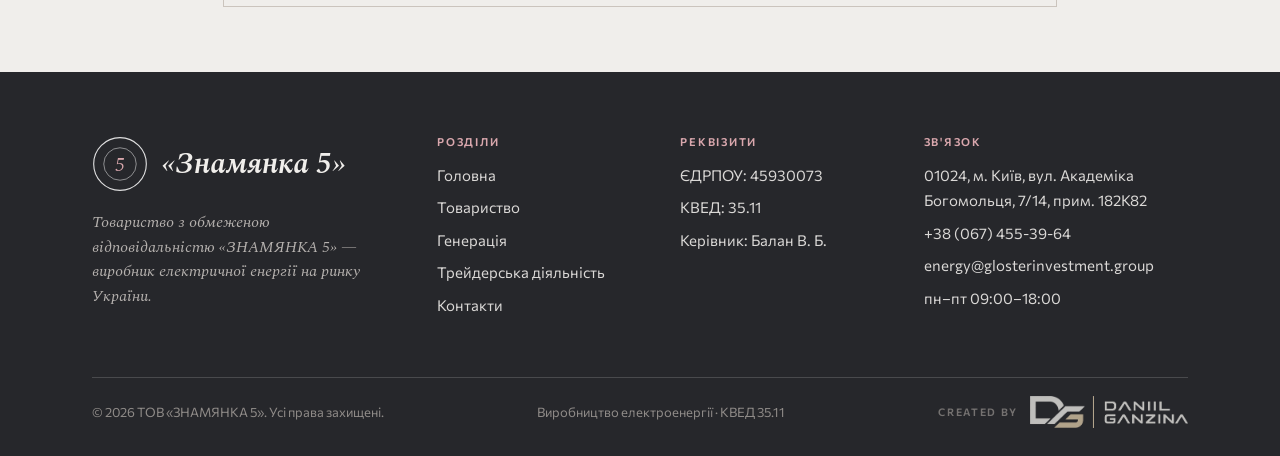
==== commit 6c5118ca: "5" ====
--- a/company.html
+++ b/company.html
@@ -71,7 +71,6 @@
       <a href="tel:+380674553964">+38 (067) 455-39-64</a>
       <a href="mailto:energy@glosterinvestment.group">energy@glosterinvestment.group</a>
       <span>01024, м. Київ, вул. Академіка Богомольця, 7/14, прим. 182К82</span>
-      <span class="addr-extra">Інформація про наявні будівлі та приміщення, де провадиться трейдерська діяльність: Україна, 01024, місто Київ, вул. Богомольця Академіка, будинок 7/14, приміщення 182К82/1</span>
     </div>
   </div>
 </div>
@@ -152,7 +151,6 @@
           <h3>Контакти</h3>
           <dl>
             <div><dt>Адреса</dt><dd>Україна, 01024, місто Київ, вул. Академіка Богомольця, будинок 7/14, приміщення 182К82</dd></div>
-            <div><dt>Будівлі та приміщення, де провадиться трейдерська діяльність</dt><dd>Україна, 01024, місто Київ, вул. Богомольця Академіка, будинок 7/14, приміщення 182К82/1</dd></div>
             <div><dt>Графік</dt><dd>Пн–пт 09:00–18:00<br>Сб, нд — вихідні</dd></div>
             <div><dt>Телефон</dt><dd><a href="tel:+380674553964">+38 (067) 455-39-64</a></dd></div>
             <div><dt>Email</dt><dd><a href="mailto:energy@glosterinvestment.group">energy@glosterinvestment.group</a></dd></div>
@@ -210,7 +208,6 @@
         <h4>Зв'язок</h4>
         <ul>
           <li>01024, м. Київ, вул. Академіка Богомольця, 7/14, прим. 182К82</li>
-          <li class="addr-extra">Інформація про наявні будівлі та приміщення, де провадиться трейдерська діяльність: Україна, 01024, місто Київ, вул. Богомольця Академіка, будинок 7/14, приміщення 182К82/1</li>
           <li><a href="tel:+380674553964">+38 (067) 455-39-64</a></li>
           <li><a href="mailto:energy@glosterinvestment.group">energy@glosterinvestment.group</a></li>
           <li>пн–пт 09:00–18:00</li>
--- a/assets/z5.css
+++ b/assets/z5.css
@@ -395,8 +395,3 @@
 .form__ok.is-error { border-left-color: #A3352B; background: #F6E7E4; color: #6E2219; }
 .form .btn[disabled] { opacity: .6; cursor: progress; }
 
-/* ---------- Приміщення трейдерської діяльності ---------- */
-.addr-extra { display: block; font-size: 13px; line-height: 1.5; opacity: .8; }
-.foot li.addr-extra { margin-top: 10px; }
-.drawer__foot .addr-extra { margin-top: 4px; }
-.letterhead small.addr-extra { margin-top: 10px; }
